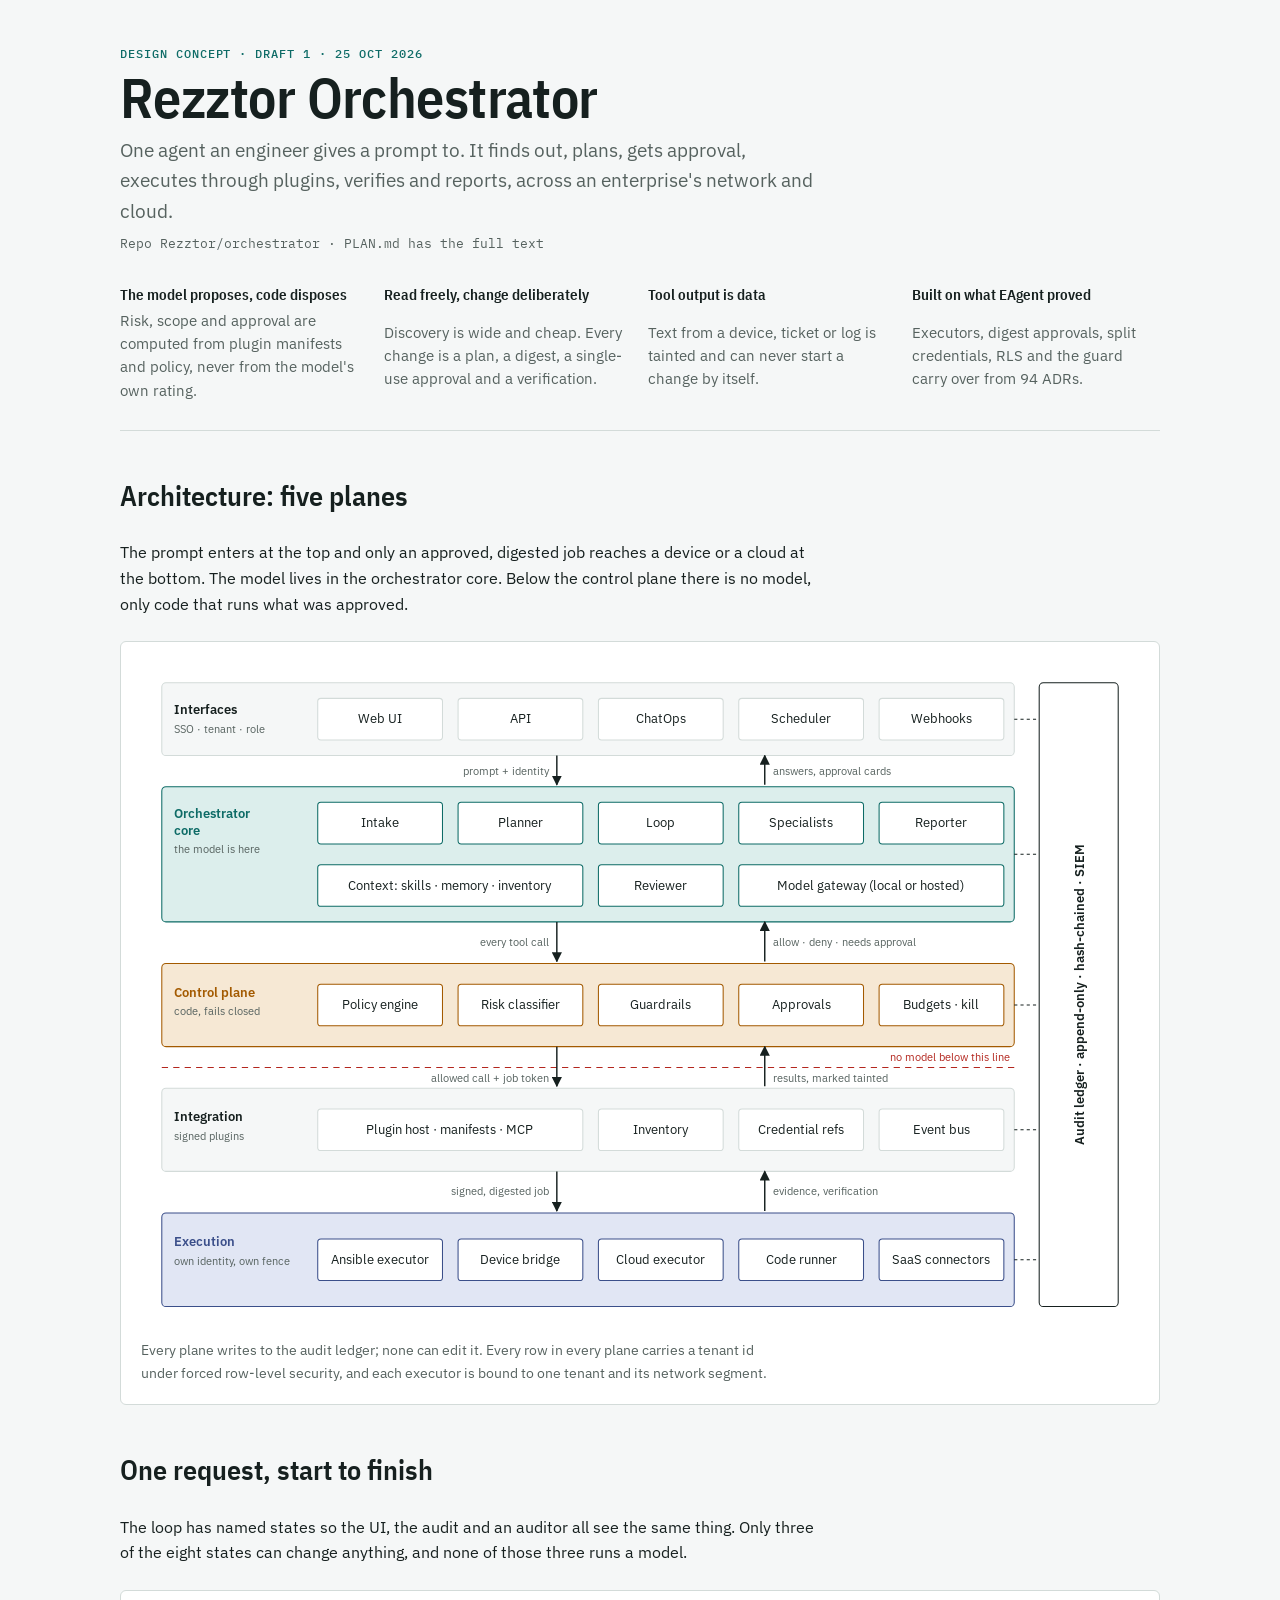
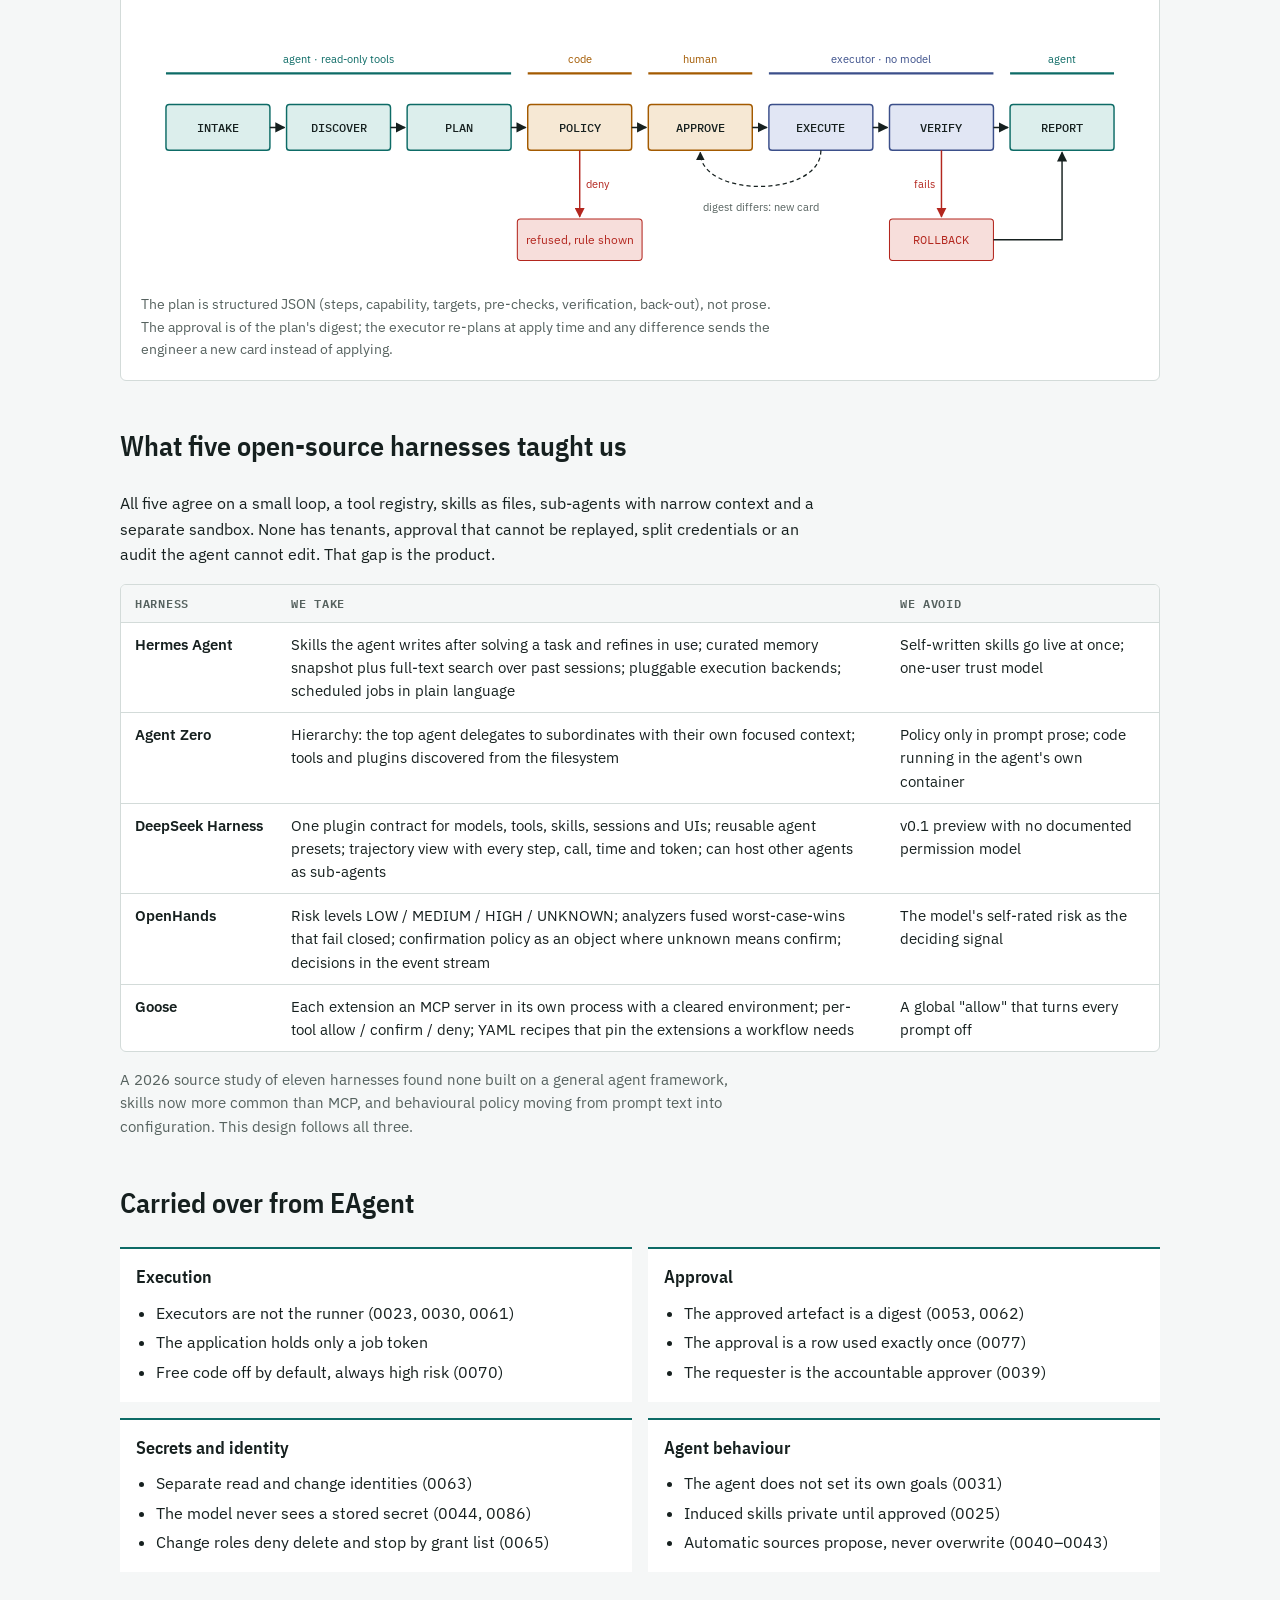
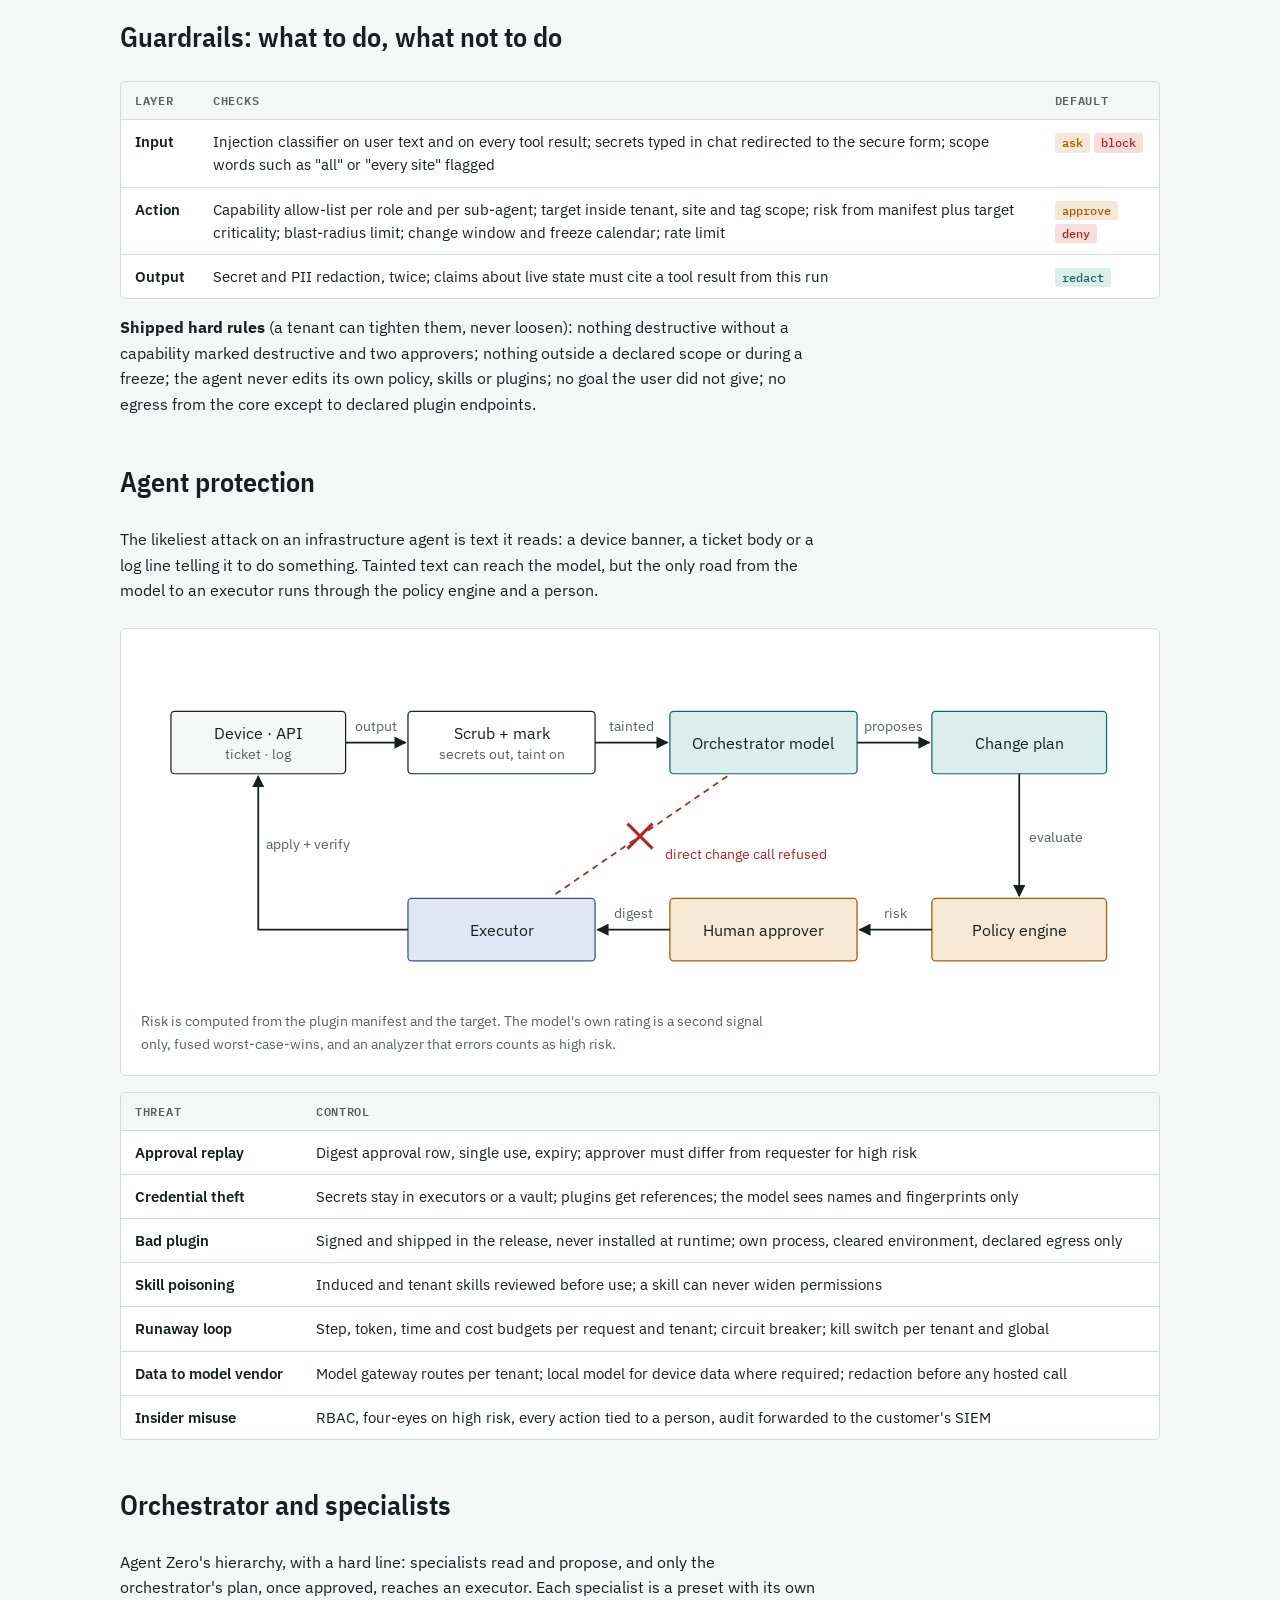
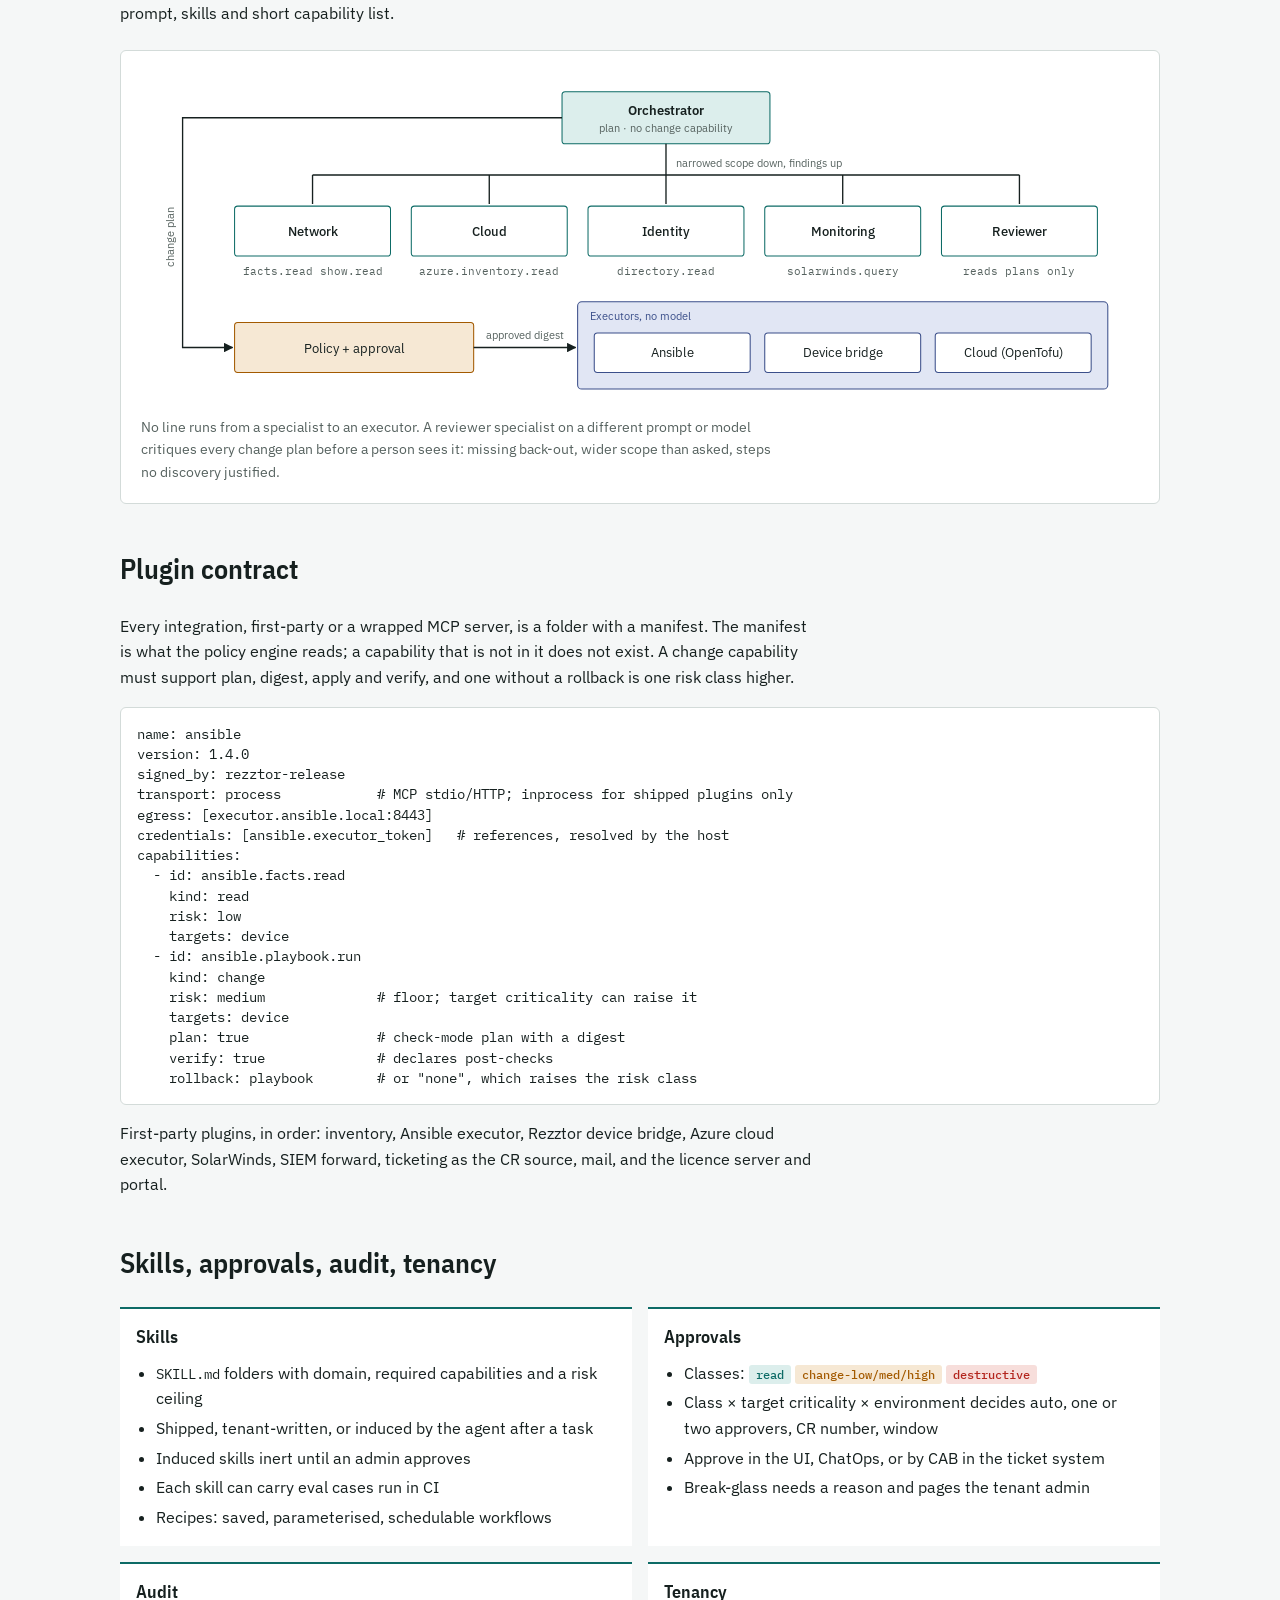
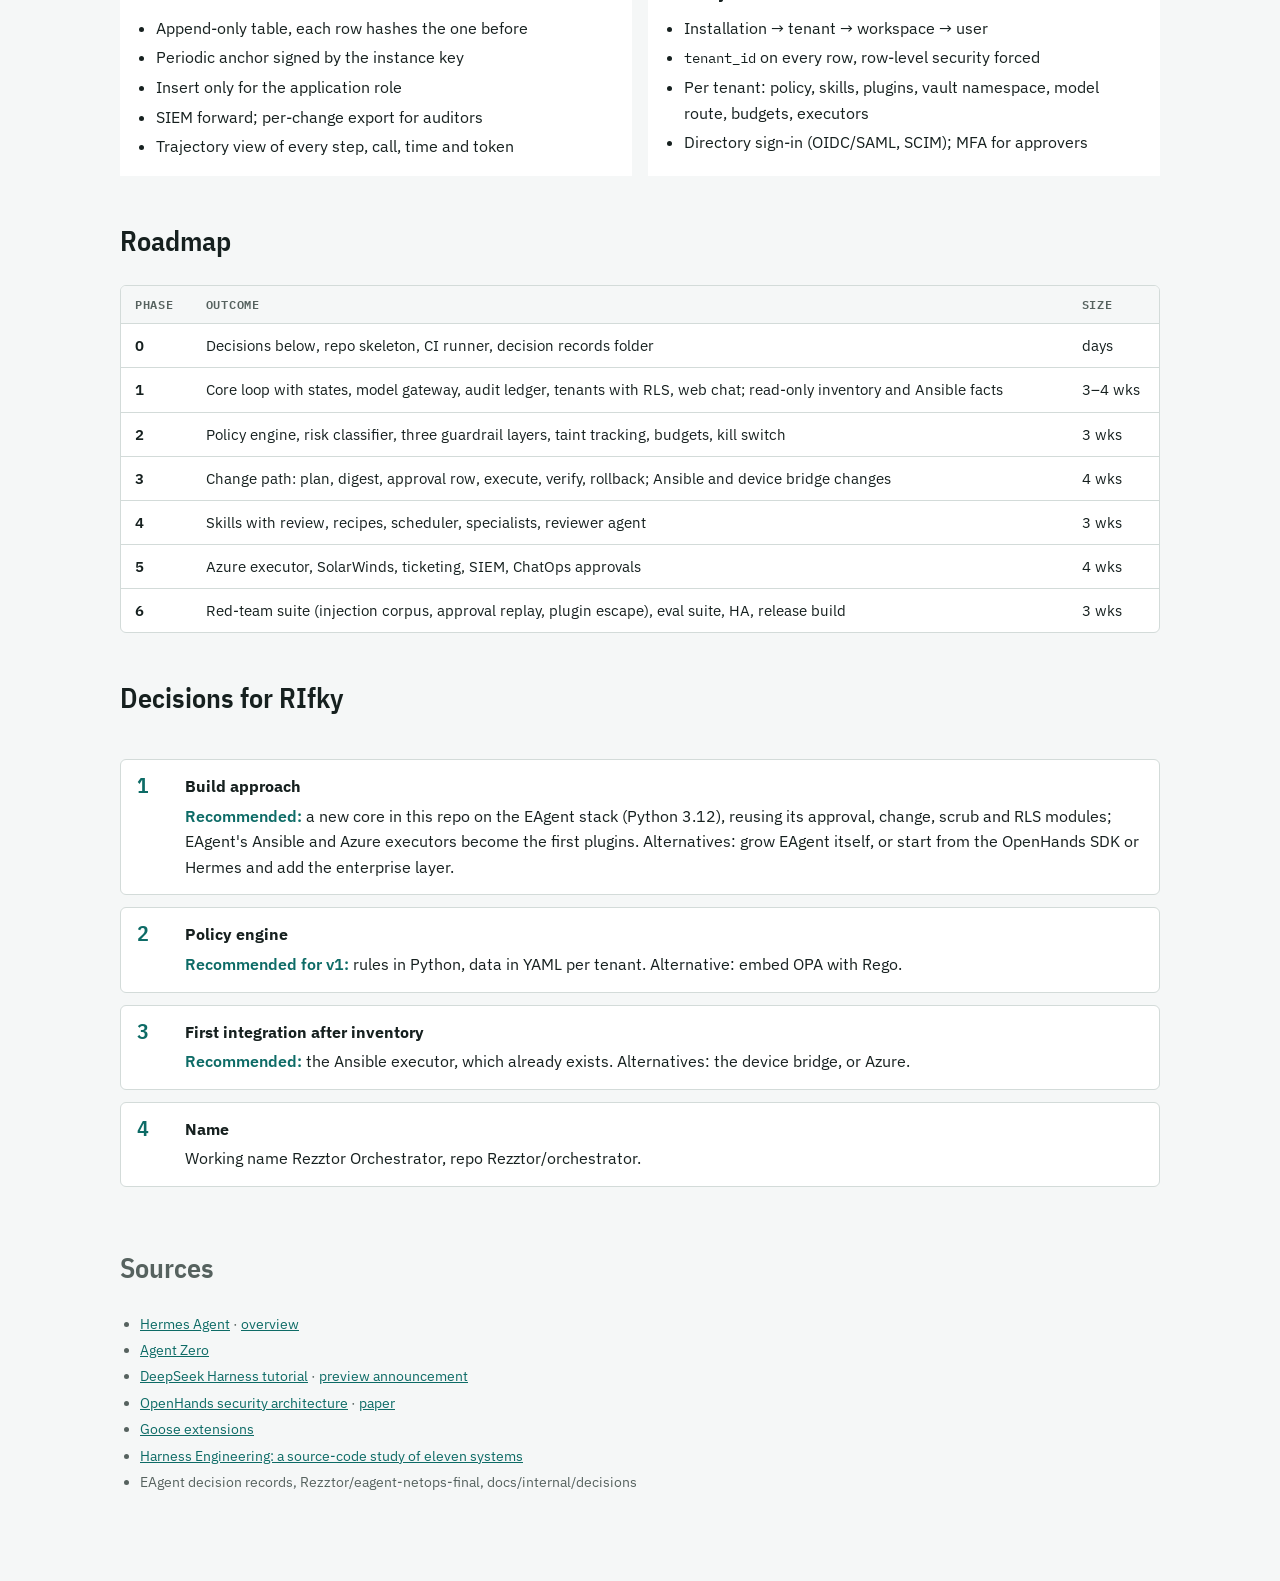
==== design/index.html @ 20a545f1 "Set out the design for the orchestration agent Research of Hermes Agent, Agent Zero, DeepSeek Harnes" ====
<!doctype html>
<html lang="en">
<head>
<meta charset="utf-8">
<meta name="viewport" content="width=device-width, initial-scale=1, viewport-fit=cover">
<title>Rezztor Orchestrator</title>
<meta name="claude:viewport-fit-sides" content="cover">
<link rel="preconnect" href="https://fonts.googleapis.com">
<link rel="stylesheet" href="https://fonts.googleapis.com/css2?family=IBM+Plex+Sans+Condensed:wght@500;600&family=IBM+Plex+Sans:wght@400;500;600&family=IBM+Plex+Mono:wght@400;500&display=swap">
<style>
/* Layout: one reading column, diagrams break out wider; planes colour-coded the same way in every figure */
:root {
  --bg: #f5f7f7;
  --surface: #ffffff;
  --fg: #16201f;
  --muted: #56625f;
  --line: #d3dbd9;
  --accent: #0d6b66;      /* Rezztor deep teal */
  --accent-soft: #dceeec;
  --gate: #a35a00;        /* human approval */
  --gate-soft: #f6e8d4;
  --deny: #b3261e;
  --deny-soft: #f7dedb;
  --exec: #3b4f8a;        /* execution plane, no model */
  --exec-soft: #e1e6f4;
  --display: "IBM Plex Sans Condensed", "Arial Narrow", system-ui, sans-serif;
  --body: "IBM Plex Sans", system-ui, -apple-system, "Segoe UI", sans-serif;
  --mono: "IBM Plex Mono", ui-monospace, "SFMono-Regular", Menlo, monospace;
}
@media (prefers-color-scheme: dark) {
  :root:not([data-theme="light"]) {
    --bg: #0f1514; --surface: #161e1d; --fg: #e3ebe9; --muted: #9aa8a5; --line: #2a3634;
    --accent: #4fc2b9; --accent-soft: #163331; --gate: #f0a64a; --gate-soft: #3a2a14;
    --deny: #f28b82; --deny-soft: #3d1c1a; --exec: #9fb2ef; --exec-soft: #1d2440;
    color-scheme: dark;
  }
}
:root[data-theme="dark"] {
  --bg: #0f1514; --surface: #161e1d; --fg: #e3ebe9; --muted: #9aa8a5; --line: #2a3634;
  --accent: #4fc2b9; --accent-soft: #163331; --gate: #f0a64a; --gate-soft: #3a2a14;
  --deny: #f28b82; --deny-soft: #3d1c1a; --exec: #9fb2ef; --exec-soft: #1d2440;
  color-scheme: dark;
}
body { background: var(--bg); color: var(--fg); font: 16px/1.6 var(--body); }
.wrap { max-width: 1040px; margin: 0 auto; padding-block: 40px 80px;
  padding-left: max(16px, env(safe-area-inset-left, 0px)); padding-right: max(16px, env(safe-area-inset-right, 0px)); }
.prose { max-width: 70ch; }
header { display: grid; gap: 8px; padding-bottom: 28px; border-bottom: 1px solid var(--line); }
.eyebrow { font: 500 12px/1 var(--mono); letter-spacing: .08em; text-transform: uppercase; color: var(--accent); }
h1 { font: 600 clamp(36px, 6vw, 56px)/1.05 var(--display); margin: 0; text-wrap: balance; letter-spacing: -.01em; }
h2 { font: 600 28px/1.2 var(--display); margin: 0 0 12px; text-wrap: balance; }
h3 { font: 600 18px/1.3 var(--display); margin: 0 0 6px; }
.lede { font-size: 19px; color: var(--muted); margin: 0; max-width: 64ch; }
.meta { font: 13px/1.5 var(--mono); color: var(--muted); }
section { padding-top: 48px; display: grid; gap: 16px; }
p { margin: 0; }
figure { margin: 8px 0 0; background: var(--surface); border: 1px solid var(--line); border-radius: 6px; padding: 20px; overflow-x: auto; }
figure svg { display: block; width: 100%; min-width: 720px; height: auto; color: var(--fg); font-family: var(--body); }
figcaption { margin-top: 12px; font-size: 14px; color: var(--muted); max-width: 80ch; }
.tablewrap { overflow-x: auto; border: 1px solid var(--line); border-radius: 6px; background: var(--surface); }
table { border-collapse: collapse; width: 100%; font-size: 14.5px; }
th, td { text-align: left; vertical-align: top; padding: 10px 14px; border-bottom: 1px solid var(--line); }
th { font: 600 12px/1.4 var(--mono); text-transform: uppercase; letter-spacing: .06em; color: var(--muted); background: var(--bg); }
tr:last-child td { border-bottom: 0; }
td:first-child { font-weight: 600; white-space: nowrap; }
code, pre { font-family: var(--mono); font-size: 13.5px; }
pre { margin: 0; background: var(--surface); border: 1px solid var(--line); border-radius: 6px; padding: 16px; overflow-x: auto; line-height: 1.5; }
.grid { display: grid; grid-template-columns: repeat(auto-fit, minmax(min(100%, 420px), 1fr)); gap: 16px; }
.grid > div { min-width: 0; display: grid; gap: 6px; align-content: start; padding: 16px; border-top: 2px solid var(--accent); background: var(--surface); }
ul { margin: 0; padding-left: 20px; display: grid; gap: 4px; }
.tag { display: inline-block; font: 500 11.5px/1 var(--mono); padding: 4px 7px; border-radius: 3px; white-space: nowrap; }
.t-read { background: var(--accent-soft); color: var(--accent); }
.t-gate { background: var(--gate-soft); color: var(--gate); }
.t-deny { background: var(--deny-soft); color: var(--deny); }
.t-exec { background: var(--exec-soft); color: var(--exec); }
.decisions { display: grid; gap: 12px; counter-reset: d; padding: 0; list-style: none; }
.decisions li { counter-increment: d; display: grid; grid-template-columns: 36px 1fr; gap: 12px; background: var(--surface); border: 1px solid var(--line); border-radius: 6px; padding: 14px 16px; }
.decisions li::before { content: counter(d); font: 600 22px/1 var(--display); color: var(--accent); }
.decisions li > div { min-width: 0; display: grid; gap: 4px; }
.rec { font-weight: 600; color: var(--accent); }
.summary { display: grid; grid-template-columns: repeat(auto-fit, minmax(220px, 1fr)); gap: 16px; margin-top: 24px; }
.summary div { min-width: 0; display: grid; gap: 4px; }
.summary b { font: 600 15px/1.3 var(--display); }
.summary span { font-size: 14.5px; color: var(--muted); }
a { color: var(--accent); }
a:focus-visible { outline: 2px solid var(--accent); outline-offset: 2px; }
.sources { font-size: 14px; color: var(--muted); }
</style>
</head>
<body>

<div class="wrap">
<header>
  <div class="eyebrow">Design concept · draft 1 · 25 Oct 2026</div>
  <h1>Rezztor Orchestrator</h1>
  <p class="lede">One agent an engineer gives a prompt to. It finds out, plans, gets approval, executes through plugins, verifies and reports, across an enterprise's network and cloud.</p>
  <div class="meta">Repo Rezztor/orchestrator · PLAN.md has the full text</div>
  <div class="summary">
    <div><b>The model proposes, code disposes</b><span>Risk, scope and approval are computed from plugin manifests and policy, never from the model's own rating.</span></div>
    <div><b>Read freely, change deliberately</b><span>Discovery is wide and cheap. Every change is a plan, a digest, a single-use approval and a verification.</span></div>
    <div><b>Tool output is data</b><span>Text from a device, ticket or log is tainted and can never start a change by itself.</span></div>
    <div><b>Built on what EAgent proved</b><span>Executors, digest approvals, split credentials, RLS and the guard carry over from 94 ADRs.</span></div>
  </div>
</header>

<section id="architecture">
  <h2>Architecture: five planes</h2>
  <p class="prose">The prompt enters at the top and only an approved, digested job reaches a device or a cloud at the bottom. The model lives in the orchestrator core. Below the control plane there is no model, only code that runs what was approved.</p>
  <figure>
    <svg viewBox="0 0 960 640" role="img" aria-label="Five planes from interfaces to execution, with the audit ledger beside all of them and no model below the control plane">
      <defs>
        <marker id="a1" viewBox="0 0 10 10" refX="9" refY="5" markerWidth="7" markerHeight="7" orient="auto-start-reverse"><path d="M0 0L10 5L0 10z" fill="currentColor"/></marker>
      </defs>
      <g font-size="12.5" text-anchor="middle">
        <!-- Interfaces -->
        <rect style="fill:var(--bg);stroke:var(--line)" x="20" y="20" width="820" height="70" rx="4"/>
        <text x="32" y="50" text-anchor="start" font-weight="600" fill="currentColor">Interfaces</text>
        <text style="fill:var(--muted)" x="32" y="68" text-anchor="start" font-size="11">SSO · tenant · role</text>
        <g style="fill:var(--surface);stroke:var(--line)">
          <rect x="170" y="35" width="120" height="40" rx="3"/><rect x="305" y="35" width="120" height="40" rx="3"/><rect x="440" y="35" width="120" height="40" rx="3"/><rect x="575" y="35" width="120" height="40" rx="3"/><rect x="710" y="35" width="120" height="40" rx="3"/>
        </g>
        <g fill="currentColor"><text x="230" y="59">Web UI</text><text x="365" y="59">API</text><text x="500" y="59">ChatOps</text><text x="635" y="59">Scheduler</text><text x="770" y="59">Webhooks</text></g>

        <!-- Core -->
        <rect style="fill:var(--accent-soft);stroke:var(--accent)" x="20" y="120" width="820" height="130" rx="4"/>
        <text style="fill:var(--accent)" x="32" y="150" text-anchor="start" font-weight="600">Orchestrator</text>
        <text style="fill:var(--accent)" x="32" y="166" text-anchor="start" font-weight="600">core</text>
        <text style="fill:var(--muted)" x="32" y="184" text-anchor="start" font-size="11">the model is here</text>
        <g style="fill:var(--surface);stroke:var(--accent)">
          <rect x="170" y="135" width="120" height="40" rx="3"/><rect x="305" y="135" width="120" height="40" rx="3"/><rect x="440" y="135" width="120" height="40" rx="3"/><rect x="575" y="135" width="120" height="40" rx="3"/><rect x="710" y="135" width="120" height="40" rx="3"/>
          <rect x="170" y="195" width="255" height="40" rx="3"/><rect x="440" y="195" width="120" height="40" rx="3"/><rect x="575" y="195" width="255" height="40" rx="3"/>
        </g>
        <g fill="currentColor"><text x="230" y="159">Intake</text><text x="365" y="159">Planner</text><text x="500" y="159">Loop</text><text x="635" y="159">Specialists</text><text x="770" y="159">Reporter</text>
          <text x="297" y="219">Context: skills · memory · inventory</text><text x="500" y="219">Reviewer</text><text x="702" y="219">Model gateway (local or hosted)</text></g>

        <!-- Control -->
        <rect style="fill:var(--gate-soft);stroke:var(--gate)" x="20" y="290" width="820" height="80" rx="4"/>
        <text style="fill:var(--gate)" x="32" y="322" text-anchor="start" font-weight="600">Control plane</text>
        <text style="fill:var(--muted)" x="32" y="340" text-anchor="start" font-size="11">code, fails closed</text>
        <g style="fill:var(--surface);stroke:var(--gate)">
          <rect x="170" y="310" width="120" height="40" rx="3"/><rect x="305" y="310" width="120" height="40" rx="3"/><rect x="440" y="310" width="120" height="40" rx="3"/><rect x="575" y="310" width="120" height="40" rx="3"/><rect x="710" y="310" width="120" height="40" rx="3"/>
        </g>
        <g fill="currentColor"><text x="230" y="334">Policy engine</text><text x="365" y="334">Risk classifier</text><text x="500" y="334">Guardrails</text><text x="635" y="334">Approvals</text><text x="770" y="334">Budgets · kill</text></g>

        <line style="stroke:var(--deny)" x1="20" y1="390" x2="840" y2="390" stroke-dasharray="6 5"/>
        <text style="fill:var(--deny)" x="836" y="384" text-anchor="end" font-size="11">no model below this line</text>

        <!-- Integration -->
        <rect style="fill:var(--bg);stroke:var(--line)" x="20" y="410" width="820" height="80" rx="4"/>
        <text x="32" y="442" text-anchor="start" font-weight="600" fill="currentColor">Integration</text>
        <text style="fill:var(--muted)" x="32" y="460" text-anchor="start" font-size="11">signed plugins</text>
        <g style="fill:var(--surface);stroke:var(--line)">
          <rect x="170" y="430" width="255" height="40" rx="3"/><rect x="440" y="430" width="120" height="40" rx="3"/><rect x="575" y="430" width="120" height="40" rx="3"/><rect x="710" y="430" width="120" height="40" rx="3"/>
        </g>
        <g fill="currentColor"><text x="297" y="454">Plugin host · manifests · MCP</text><text x="500" y="454">Inventory</text><text x="635" y="454">Credential refs</text><text x="770" y="454">Event bus</text></g>

        <!-- Execution -->
        <rect style="fill:var(--exec-soft);stroke:var(--exec)" x="20" y="530" width="820" height="90" rx="4"/>
        <text style="fill:var(--exec)" x="32" y="562" text-anchor="start" font-weight="600">Execution</text>
        <text style="fill:var(--muted)" x="32" y="580" text-anchor="start" font-size="11">own identity, own fence</text>
        <g style="fill:var(--surface);stroke:var(--exec)">
          <rect x="170" y="555" width="120" height="40" rx="3"/><rect x="305" y="555" width="120" height="40" rx="3"/><rect x="440" y="555" width="120" height="40" rx="3"/><rect x="575" y="555" width="120" height="40" rx="3"/><rect x="710" y="555" width="120" height="40" rx="3"/>
        </g>
        <g fill="currentColor"><text x="230" y="579">Ansible executor</text><text x="365" y="579">Device bridge</text><text x="500" y="579">Cloud executor</text><text x="635" y="579">Code runner</text><text x="770" y="579">SaaS connectors</text></g>

        <!-- Arrows between planes -->
        <g stroke="currentColor" stroke-width="1.4" fill="none">
          <line x1="400" y1="90" x2="400" y2="118" marker-end="url(#a1)"/>
          <line x1="600" y1="118" x2="600" y2="90" marker-end="url(#a1)"/>
          <line x1="400" y1="250" x2="400" y2="288" marker-end="url(#a1)"/>
          <line x1="600" y1="288" x2="600" y2="250" marker-end="url(#a1)"/>
          <line x1="400" y1="370" x2="400" y2="408" marker-end="url(#a1)"/>
          <line x1="600" y1="408" x2="600" y2="370" marker-end="url(#a1)"/>
          <line x1="400" y1="490" x2="400" y2="528" marker-end="url(#a1)"/>
          <line x1="600" y1="528" x2="600" y2="490" marker-end="url(#a1)"/>
        </g>
        <g style="fill:var(--muted)" font-size="11" text-anchor="end">
          <text x="392" y="109">prompt + identity</text>
          <text x="392" y="273">every tool call</text>
          <text x="392" y="404">allowed call + job token</text>
          <text x="392" y="513">signed, digested job</text>
        </g>
        <g style="fill:var(--muted)" font-size="11" text-anchor="start">
          <text x="608" y="109">answers, approval cards</text>
          <text x="608" y="273">allow · deny · needs approval</text>
          <text x="608" y="404">results, marked tainted</text>
          <text x="608" y="513">evidence, verification</text>
        </g>

        <!-- Audit -->
        <rect style="fill:var(--surface)" x="864" y="20" width="76" height="600" rx="4" stroke="currentColor"/>
        <text transform="translate(907 320) rotate(-90)" font-weight="600" fill="currentColor">Audit ledger · append-only · hash-chained · SIEM</text>
        <g stroke="currentColor" stroke-dasharray="3 3"><line x1="840" y1="55" x2="864" y2="55"/><line x1="840" y1="185" x2="864" y2="185"/><line x1="840" y1="330" x2="864" y2="330"/><line x1="840" y1="450" x2="864" y2="450"/><line x1="840" y1="575" x2="864" y2="575"/></g>
      </g>
    </svg>
    <figcaption>Every plane writes to the audit ledger; none can edit it. Every row in every plane carries a tenant id under forced row-level security, and each executor is bound to one tenant and its network segment.</figcaption>
  </figure>
</section>

<section id="lifecycle">
  <h2>One request, start to finish</h2>
  <p class="prose">The loop has named states so the UI, the audit and an auditor all see the same thing. Only three of the eight states can change anything, and none of those three runs a model.</p>
  <figure>
    <svg viewBox="0 0 960 260" role="img" aria-label="Request states: intake, discover, plan, policy, approve, execute, verify, report, with refusal, supersede and rollback branches">
      <defs>
        <marker id="a2" viewBox="0 0 10 10" refX="9" refY="5" markerWidth="7" markerHeight="7" orient="auto-start-reverse"><path d="M0 0L10 5L0 10z" fill="currentColor"/></marker>
        <marker id="a2r" viewBox="0 0 10 10" refX="9" refY="5" markerWidth="7" markerHeight="7" orient="auto-start-reverse"><path style="fill:var(--deny)" d="M0 0L10 5L0 10z"/></marker>
      </defs>
      <g font-size="12" text-anchor="middle">
        <g font-size="11">
          <line style="stroke:var(--accent)" x1="24" y1="60" x2="356" y2="60" stroke-width="2"/><text style="fill:var(--accent)" x="190" y="50">agent · read-only tools</text>
          <line style="stroke:var(--gate)" x1="372" y1="60" x2="472" y2="60" stroke-width="2"/><text style="fill:var(--gate)" x="422" y="50">code</text>
          <line style="stroke:var(--gate)" x1="488" y1="60" x2="588" y2="60" stroke-width="2"/><text style="fill:var(--gate)" x="538" y="50">human</text>
          <line style="stroke:var(--exec)" x1="604" y1="60" x2="820" y2="60" stroke-width="2"/><text style="fill:var(--exec)" x="712" y="50">executor · no model</text>
          <line style="stroke:var(--accent)" x1="836" y1="60" x2="936" y2="60" stroke-width="2"/><text style="fill:var(--accent)" x="886" y="50">agent</text>
        </g>
        <g stroke-width="1.4">
          <rect style="fill:var(--accent-soft);stroke:var(--accent)" x="24" y="90" width="100" height="44" rx="3"/>
          <rect style="fill:var(--accent-soft);stroke:var(--accent)" x="140" y="90" width="100" height="44" rx="3"/>
          <rect style="fill:var(--accent-soft);stroke:var(--accent)" x="256" y="90" width="100" height="44" rx="3"/>
          <rect style="fill:var(--gate-soft);stroke:var(--gate)" x="372" y="90" width="100" height="44" rx="3"/>
          <rect style="fill:var(--gate-soft);stroke:var(--gate)" x="488" y="90" width="100" height="44" rx="3"/>
          <rect style="fill:var(--exec-soft);stroke:var(--exec)" x="604" y="90" width="100" height="44" rx="3"/>
          <rect style="fill:var(--exec-soft);stroke:var(--exec)" x="720" y="90" width="100" height="44" rx="3"/>
          <rect style="fill:var(--accent-soft);stroke:var(--accent)" x="836" y="90" width="100" height="44" rx="3"/>
        </g>
        <g style="font-family:var(--mono)" font-weight="500" fill="currentColor">
          <text x="74" y="116">INTAKE</text><text x="190" y="116">DISCOVER</text><text x="306" y="116">PLAN</text><text x="422" y="116">POLICY</text>
          <text x="538" y="116">APPROVE</text><text x="654" y="116">EXECUTE</text><text x="770" y="116">VERIFY</text><text x="886" y="116">REPORT</text>
        </g>
        <g stroke="currentColor" stroke-width="1.4">
          <line x1="124" y1="112" x2="138" y2="112" marker-end="url(#a2)"/><line x1="240" y1="112" x2="254" y2="112" marker-end="url(#a2)"/><line x1="356" y1="112" x2="370" y2="112" marker-end="url(#a2)"/><line x1="472" y1="112" x2="486" y2="112" marker-end="url(#a2)"/><line x1="588" y1="112" x2="602" y2="112" marker-end="url(#a2)"/><line x1="704" y1="112" x2="718" y2="112" marker-end="url(#a2)"/><line x1="820" y1="112" x2="834" y2="112" marker-end="url(#a2)"/>
        </g>
        <!-- policy deny -->
        <line style="stroke:var(--deny)" x1="422" y1="134" x2="422" y2="198" stroke-width="1.4" marker-end="url(#a2r)"/>
        <text style="fill:var(--deny)" x="428" y="170" text-anchor="start" font-size="11">deny</text>
        <rect style="fill:var(--deny-soft);stroke:var(--deny)" x="362" y="200" width="120" height="40" rx="3"/>
        <text style="fill:var(--deny)" x="422" y="224">refused, rule shown</text>
        <!-- supersede -->
        <path d="M654 134 C654 180 538 180 538 136" fill="none" stroke="currentColor" stroke-width="1.2" stroke-dasharray="4 3" marker-end="url(#a2)"/>
        <text style="fill:var(--muted)" x="596" y="192" font-size="11">digest differs: new card</text>
        <!-- verify fail -->
        <line style="stroke:var(--deny)" x1="770" y1="134" x2="770" y2="198" stroke-width="1.4" marker-end="url(#a2r)"/>
        <text style="fill:var(--deny)" x="764" y="170" text-anchor="end" font-size="11">fails</text>
        <rect style="fill:var(--deny-soft);stroke:var(--deny)" x="720" y="200" width="100" height="40" rx="3"/>
        <text style="font-family:var(--mono);fill:var(--deny)" x="770" y="224">ROLLBACK</text>
        <path d="M820 220 H886 V136" fill="none" stroke="currentColor" stroke-width="1.4" marker-end="url(#a2)"/>
      </g>
    </svg>
    <figcaption>The plan is structured JSON (steps, capability, targets, pre-checks, verification, back-out), not prose. The approval is of the plan's digest; the executor re-plans at apply time and any difference sends the engineer a new card instead of applying.</figcaption>
  </figure>
</section>

<section id="research">
  <h2>What five open-source harnesses taught us</h2>
  <p class="prose">All five agree on a small loop, a tool registry, skills as files, sub-agents with narrow context and a separate sandbox. None has tenants, approval that cannot be replayed, split credentials or an audit the agent cannot edit. That gap is the product.</p>
  <div class="tablewrap"><table>
    <thead><tr><th>Harness</th><th>We take</th><th>We avoid</th></tr></thead>
    <tbody>
      <tr><td>Hermes Agent</td><td>Skills the agent writes after solving a task and refines in use; curated memory snapshot plus full-text search over past sessions; pluggable execution backends; scheduled jobs in plain language</td><td>Self-written skills go live at once; one-user trust model</td></tr>
      <tr><td>Agent Zero</td><td>Hierarchy: the top agent delegates to subordinates with their own focused context; tools and plugins discovered from the filesystem</td><td>Policy only in prompt prose; code running in the agent's own container</td></tr>
      <tr><td>DeepSeek Harness</td><td>One plugin contract for models, tools, skills, sessions and UIs; reusable agent presets; trajectory view with every step, call, time and token; can host other agents as sub-agents</td><td>v0.1 preview with no documented permission model</td></tr>
      <tr><td>OpenHands</td><td>Risk levels LOW / MEDIUM / HIGH / UNKNOWN; analyzers fused worst-case-wins that fail closed; confirmation policy as an object where unknown means confirm; decisions in the event stream</td><td>The model's self-rated risk as the deciding signal</td></tr>
      <tr><td>Goose</td><td>Each extension an MCP server in its own process with a cleared environment; per-tool allow / confirm / deny; YAML recipes that pin the extensions a workflow needs</td><td>A global "allow" that turns every prompt off</td></tr>
    </tbody>
  </table></div>
  <p class="prose" style="color:var(--muted);font-size:14.5px">A 2026 source study of eleven harnesses found none built on a general agent framework, skills now more common than MCP, and behavioural policy moving from prompt text into configuration. This design follows all three.</p>
</section>

<section id="reuse">
  <h2>Carried over from EAgent</h2>
  <div class="grid">
    <div><h3>Execution</h3><ul><li>Executors are not the runner (0023, 0030, 0061)</li><li>The application holds only a job token</li><li>Free code off by default, always high risk (0070)</li></ul></div>
    <div><h3>Approval</h3><ul><li>The approved artefact is a digest (0053, 0062)</li><li>The approval is a row used exactly once (0077)</li><li>The requester is the accountable approver (0039)</li></ul></div>
    <div><h3>Secrets and identity</h3><ul><li>Separate read and change identities (0063)</li><li>The model never sees a stored secret (0044, 0086)</li><li>Change roles deny delete and stop by grant list (0065)</li></ul></div>
    <div><h3>Agent behaviour</h3><ul><li>The agent does not set its own goals (0031)</li><li>Induced skills private until approved (0025)</li><li>Automatic sources propose, never overwrite (0040–0043)</li></ul></div>
  </div>
</section>

<section id="guardrails">
  <h2>Guardrails: what to do, what not to do</h2>
  <div class="tablewrap"><table>
    <thead><tr><th>Layer</th><th>Checks</th><th>Default</th></tr></thead>
    <tbody>
      <tr><td>Input</td><td>Injection classifier on user text and on every tool result; secrets typed in chat redirected to the secure form; scope words such as "all" or "every site" flagged</td><td><span class="tag t-gate">ask</span> <span class="tag t-deny">block</span></td></tr>
      <tr><td>Action</td><td>Capability allow-list per role and per sub-agent; target inside tenant, site and tag scope; risk from manifest plus target criticality; blast-radius limit; change window and freeze calendar; rate limit</td><td><span class="tag t-gate">approve</span> <span class="tag t-deny">deny</span></td></tr>
      <tr><td>Output</td><td>Secret and PII redaction, twice; claims about live state must cite a tool result from this run</td><td><span class="tag t-read">redact</span></td></tr>
    </tbody>
  </table></div>
  <p class="prose"><b>Shipped hard rules</b> (a tenant can tighten them, never loosen): nothing destructive without a capability marked destructive and two approvers; nothing outside a declared scope or during a freeze; the agent never edits its own policy, skills or plugins; no goal the user did not give; no egress from the core except to declared plugin endpoints.</p>
</section>

<section id="protection">
  <h2>Agent protection</h2>
  <p class="prose">The likeliest attack on an infrastructure agent is text it reads: a device banner, a ticket body or a log line telling it to do something. Tainted text can reach the model, but the only road from the model to an executor runs through the policy engine and a person.</p>
  <figure>
    <svg viewBox="0 0 800 280" role="img" aria-label="Tool output is scrubbed and marked tainted; the model can only propose a plan, which goes through policy and a human before the executor applies it; a direct call from model to executor is refused">
      <defs>
        <marker id="a3" viewBox="0 0 10 10" refX="9" refY="5" markerWidth="7" markerHeight="7" orient="auto-start-reverse"><path d="M0 0L10 5L0 10z" fill="currentColor"/></marker>
      </defs>
      <g font-size="12.5" text-anchor="middle">
        <rect style="fill:var(--bg)" x="24" y="50" width="140" height="50" rx="3" stroke="currentColor"/><text x="94" y="72" fill="currentColor">Device · API</text><text style="fill:var(--muted)" x="94" y="88" font-size="11">ticket · log</text>
        <rect style="fill:var(--surface)" x="214" y="50" width="150" height="50" rx="3" stroke="currentColor"/><text x="289" y="72" fill="currentColor">Scrub + mark</text><text style="fill:var(--muted)" x="289" y="88" font-size="11">secrets out, taint on</text>
        <rect style="fill:var(--accent-soft);stroke:var(--accent)" x="424" y="50" width="150" height="50" rx="3"/><text x="499" y="80" fill="currentColor">Orchestrator model</text>
        <rect style="fill:var(--accent-soft);stroke:var(--accent)" x="634" y="50" width="140" height="50" rx="3"/><text x="704" y="80" fill="currentColor">Change plan</text>
        <rect style="fill:var(--gate-soft);stroke:var(--gate)" x="634" y="200" width="140" height="50" rx="3"/><text x="704" y="230" fill="currentColor">Policy engine</text>
        <rect style="fill:var(--gate-soft);stroke:var(--gate)" x="424" y="200" width="150" height="50" rx="3"/><text x="499" y="230" fill="currentColor">Human approver</text>
        <rect style="fill:var(--exec-soft);stroke:var(--exec)" x="214" y="200" width="150" height="50" rx="3"/><text x="289" y="230" fill="currentColor">Executor</text>
        <g stroke="currentColor" stroke-width="1.4" fill="none">
          <line x1="164" y1="75" x2="212" y2="75" marker-end="url(#a3)"/>
          <line x1="364" y1="75" x2="422" y2="75" marker-end="url(#a3)"/>
          <line x1="574" y1="75" x2="632" y2="75" marker-end="url(#a3)"/>
          <line x1="704" y1="100" x2="704" y2="198" marker-end="url(#a3)"/>
          <line x1="634" y1="225" x2="576" y2="225" marker-end="url(#a3)"/>
          <line x1="424" y1="225" x2="366" y2="225" marker-end="url(#a3)"/>
          <path d="M214 225 H94 V102" marker-end="url(#a3)"/>
        </g>
        <g style="fill:var(--muted)" font-size="11">
          <text x="188" y="66">output</text><text x="393" y="66">tainted</text><text x="603" y="66">proposes</text>
          <text x="712" y="155" text-anchor="start">evaluate</text><text x="605" y="216">risk</text><text x="395" y="216">digest</text>
          <text x="100" y="160" text-anchor="start">apply + verify</text>
        </g>
        <line style="stroke:var(--deny)" x1="470" y1="102" x2="330" y2="198" stroke-width="1.4" stroke-dasharray="5 4"/>
        <g style="stroke:var(--deny)" stroke-width="2.4"><line x1="390" y1="140" x2="410" y2="160"/><line x1="410" y1="140" x2="390" y2="160"/></g>
        <text style="fill:var(--deny)" x="420" y="168" text-anchor="start" font-size="11">direct change call refused</text>
      </g>
    </svg>
    <figcaption>Risk is computed from the plugin manifest and the target. The model's own rating is a second signal only, fused worst-case-wins, and an analyzer that errors counts as high risk.</figcaption>
  </figure>
  <div class="tablewrap"><table>
    <thead><tr><th>Threat</th><th>Control</th></tr></thead>
    <tbody>
      <tr><td>Approval replay</td><td>Digest approval row, single use, expiry; approver must differ from requester for high risk</td></tr>
      <tr><td>Credential theft</td><td>Secrets stay in executors or a vault; plugins get references; the model sees names and fingerprints only</td></tr>
      <tr><td>Bad plugin</td><td>Signed and shipped in the release, never installed at runtime; own process, cleared environment, declared egress only</td></tr>
      <tr><td>Skill poisoning</td><td>Induced and tenant skills reviewed before use; a skill can never widen permissions</td></tr>
      <tr><td>Runaway loop</td><td>Step, token, time and cost budgets per request and tenant; circuit breaker; kill switch per tenant and global</td></tr>
      <tr><td>Data to model vendor</td><td>Model gateway routes per tenant; local model for device data where required; redaction before any hosted call</td></tr>
      <tr><td>Insider misuse</td><td>RBAC, four-eyes on high risk, every action tied to a person, audit forwarded to the customer's SIEM</td></tr>
    </tbody>
  </table></div>
</section>

<section id="agents">
  <h2>Orchestrator and specialists</h2>
  <p class="prose">Agent Zero's hierarchy, with a hard line: specialists read and propose, and only the orchestrator's plan, once approved, reaches an executor. Each specialist is a preset with its own prompt, skills and short capability list.</p>
  <figure>
    <svg viewBox="0 0 960 320" role="img" aria-label="The orchestrator delegates to five specialists with narrowed read capabilities; only an approved plan digest reaches the executors">
      <defs>
        <marker id="a4" viewBox="0 0 10 10" refX="9" refY="5" markerWidth="7" markerHeight="7" orient="auto-start-reverse"><path d="M0 0L10 5L0 10z" fill="currentColor"/></marker>
      </defs>
      <g font-size="12.5" text-anchor="middle">
        <rect style="fill:var(--accent-soft);stroke:var(--accent)" x="405" y="20" width="200" height="50" rx="3"/>
        <text x="505" y="42" font-weight="600" fill="currentColor">Orchestrator</text><text style="fill:var(--muted)" x="505" y="59" font-size="11">plan · no change capability</text>
        <g stroke="currentColor" stroke-width="1.3" fill="none">
          <path d="M505 70 V100 M165 100 H845 M165 100 V128 M335 100 V128 M505 100 V128 M675 100 V128 M845 100 V128"/>
        </g>
        <text style="fill:var(--muted)" x="515" y="92" text-anchor="start" font-size="11">narrowed scope down, findings up</text>
        <g style="fill:var(--surface);stroke:var(--accent)">
          <rect x="90" y="130" width="150" height="48" rx="3"/><rect x="260" y="130" width="150" height="48" rx="3"/><rect x="430" y="130" width="150" height="48" rx="3"/><rect x="600" y="130" width="150" height="48" rx="3"/><rect x="770" y="130" width="150" height="48" rx="3"/>
        </g>
        <g fill="currentColor" font-weight="500"><text x="165" y="159">Network</text><text x="335" y="159">Cloud</text><text x="505" y="159">Identity</text><text x="675" y="159">Monitoring</text><text x="845" y="159">Reviewer</text></g>
        <g style="font-family:var(--mono);fill:var(--muted)" font-size="10.5"><text x="165" y="196">facts.read show.read</text><text x="335" y="196">azure.inventory.read</text><text x="505" y="196">directory.read</text><text x="675" y="196">solarwinds.query</text><text x="845" y="196">reads plans only</text></g>

        <path d="M405 45 H40 V266 H88" fill="none" stroke="currentColor" stroke-width="1.3" marker-end="url(#a4)"/>
        <text style="fill:var(--muted)" transform="translate(32 160) rotate(-90)" font-size="11">change plan</text>
        <rect style="fill:var(--gate-soft);stroke:var(--gate)" x="90" y="242" width="230" height="48" rx="3"/>
        <text x="205" y="271" fill="currentColor">Policy + approval</text>

        <rect style="fill:var(--exec-soft);stroke:var(--exec)" x="420" y="222" width="510" height="84" rx="4"/>
        <text style="fill:var(--exec)" x="432" y="240" text-anchor="start" font-size="11">Executors, no model</text>
        <g style="fill:var(--surface);stroke:var(--exec)"><rect x="436" y="252" width="150" height="38" rx="3"/><rect x="600" y="252" width="150" height="38" rx="3"/><rect x="764" y="252" width="150" height="38" rx="3"/></g>
        <g fill="currentColor"><text x="511" y="275">Ansible</text><text x="675" y="275">Device bridge</text><text x="839" y="275">Cloud (OpenTofu)</text></g>
        <line x1="320" y1="266" x2="418" y2="266" stroke="currentColor" stroke-width="1.3" marker-end="url(#a4)"/>
        <text style="fill:var(--muted)" x="369" y="258" font-size="11">approved digest</text>
      </g>
    </svg>
    <figcaption>No line runs from a specialist to an executor. A reviewer specialist on a different prompt or model critiques every change plan before a person sees it: missing back-out, wider scope than asked, steps no discovery justified.</figcaption>
  </figure>
</section>

<section id="plugins">
  <h2>Plugin contract</h2>
  <p class="prose">Every integration, first-party or a wrapped MCP server, is a folder with a manifest. The manifest is what the policy engine reads; a capability that is not in it does not exist. A change capability must support plan, digest, apply and verify, and one without a rollback is one risk class higher.</p>
<pre>name: ansible
version: 1.4.0
signed_by: rezztor-release
transport: process            # MCP stdio/HTTP; inprocess for shipped plugins only
egress: [executor.ansible.local:8443]
credentials: [ansible.executor_token]   # references, resolved by the host
capabilities:
  - id: ansible.facts.read
    kind: read
    risk: low
    targets: device
  - id: ansible.playbook.run
    kind: change
    risk: medium              # floor; target criticality can raise it
    targets: device
    plan: true                # check-mode plan with a digest
    verify: true              # declares post-checks
    rollback: playbook        # or "none", which raises the risk class</pre>
  <p class="prose">First-party plugins, in order: inventory, Ansible executor, Rezztor device bridge, Azure cloud executor, SolarWinds, SIEM forward, ticketing as the CR source, mail, and the licence server and portal.</p>
</section>

<section id="platform">
  <h2>Skills, approvals, audit, tenancy</h2>
  <div class="grid">
    <div><h3>Skills</h3><ul><li><code>SKILL.md</code> folders with domain, required capabilities and a risk ceiling</li><li>Shipped, tenant-written, or induced by the agent after a task</li><li>Induced skills inert until an admin approves</li><li>Each skill can carry eval cases run in CI</li><li>Recipes: saved, parameterised, schedulable workflows</li></ul></div>
    <div><h3>Approvals</h3><ul><li>Classes: <span class="tag t-read">read</span> <span class="tag t-gate">change-low/med/high</span> <span class="tag t-deny">destructive</span></li><li>Class × target criticality × environment decides auto, one or two approvers, CR number, window</li><li>Approve in the UI, ChatOps, or by CAB in the ticket system</li><li>Break-glass needs a reason and pages the tenant admin</li></ul></div>
    <div><h3>Audit</h3><ul><li>Append-only table, each row hashes the one before</li><li>Periodic anchor signed by the instance key</li><li>Insert only for the application role</li><li>SIEM forward; per-change export for auditors</li><li>Trajectory view of every step, call, time and token</li></ul></div>
    <div><h3>Tenancy</h3><ul><li>Installation → tenant → workspace → user</li><li><code>tenant_id</code> on every row, row-level security forced</li><li>Per tenant: policy, skills, plugins, vault namespace, model route, budgets, executors</li><li>Directory sign-in (OIDC/SAML, SCIM); MFA for approvers</li></ul></div>
  </div>
</section>

<section id="roadmap">
  <h2>Roadmap</h2>
  <div class="tablewrap"><table>
    <thead><tr><th>Phase</th><th>Outcome</th><th>Size</th></tr></thead>
    <tbody>
      <tr><td>0</td><td>Decisions below, repo skeleton, CI runner, decision records folder</td><td>days</td></tr>
      <tr><td>1</td><td>Core loop with states, model gateway, audit ledger, tenants with RLS, web chat; read-only inventory and Ansible facts</td><td>3–4 wks</td></tr>
      <tr><td>2</td><td>Policy engine, risk classifier, three guardrail layers, taint tracking, budgets, kill switch</td><td>3 wks</td></tr>
      <tr><td>3</td><td>Change path: plan, digest, approval row, execute, verify, rollback; Ansible and device bridge changes</td><td>4 wks</td></tr>
      <tr><td>4</td><td>Skills with review, recipes, scheduler, specialists, reviewer agent</td><td>3 wks</td></tr>
      <tr><td>5</td><td>Azure executor, SolarWinds, ticketing, SIEM, ChatOps approvals</td><td>4 wks</td></tr>
      <tr><td>6</td><td>Red-team suite (injection corpus, approval replay, plugin escape), eval suite, HA, release build</td><td>3 wks</td></tr>
    </tbody>
  </table></div>
</section>

<section id="decisions">
  <h2>Decisions for RIfky</h2>
  <ol class="decisions">
    <li><div><b>Build approach</b><span><span class="rec">Recommended:</span> a new core in this repo on the EAgent stack (Python 3.12), reusing its approval, change, scrub and RLS modules; EAgent's Ansible and Azure executors become the first plugins. Alternatives: grow EAgent itself, or start from the OpenHands SDK or Hermes and add the enterprise layer.</span></div></li>
    <li><div><b>Policy engine</b><span><span class="rec">Recommended for v1:</span> rules in Python, data in YAML per tenant. Alternative: embed OPA with Rego.</span></div></li>
    <li><div><b>First integration after inventory</b><span><span class="rec">Recommended:</span> the Ansible executor, which already exists. Alternatives: the device bridge, or Azure.</span></div></li>
    <li><div><b>Name</b><span>Working name Rezztor Orchestrator, repo Rezztor/orchestrator.</span></div></li>
  </ol>
</section>

<section id="sources" class="sources">
  <h2>Sources</h2>
  <ul>
    <li><a href="https://github.com/NousResearch/hermes-agent">Hermes Agent</a> · <a href="https://agentic-ai.readthedocs.io/en/latest/AgentPlatforms/hermes-agent/">overview</a></li>
    <li><a href="https://github.com/agent0ai/agent-zero">Agent Zero</a></li>
    <li><a href="https://www.datacamp.com/tutorial/deepseek-harness">DeepSeek Harness tutorial</a> · <a href="https://cryptobriefing.com/deepseek-harness-open-source-developer-preview/">preview announcement</a></li>
    <li><a href="https://docs.openhands.dev/sdk/arch/security">OpenHands security architecture</a> · <a href="https://arxiv.org/pdf/2407.16741">paper</a></li>
    <li><a href="https://mintlify.wiki/block/goose/concepts/extensions">Goose extensions</a></li>
    <li><a href="https://arxiv.org/abs/2609.00006">Harness Engineering: a source-code study of eleven systems</a></li>
    <li>EAgent decision records, Rezztor/eagent-netops-final, docs/internal/decisions</li>
  </ul>
</section>
</div>
</body>
</html>
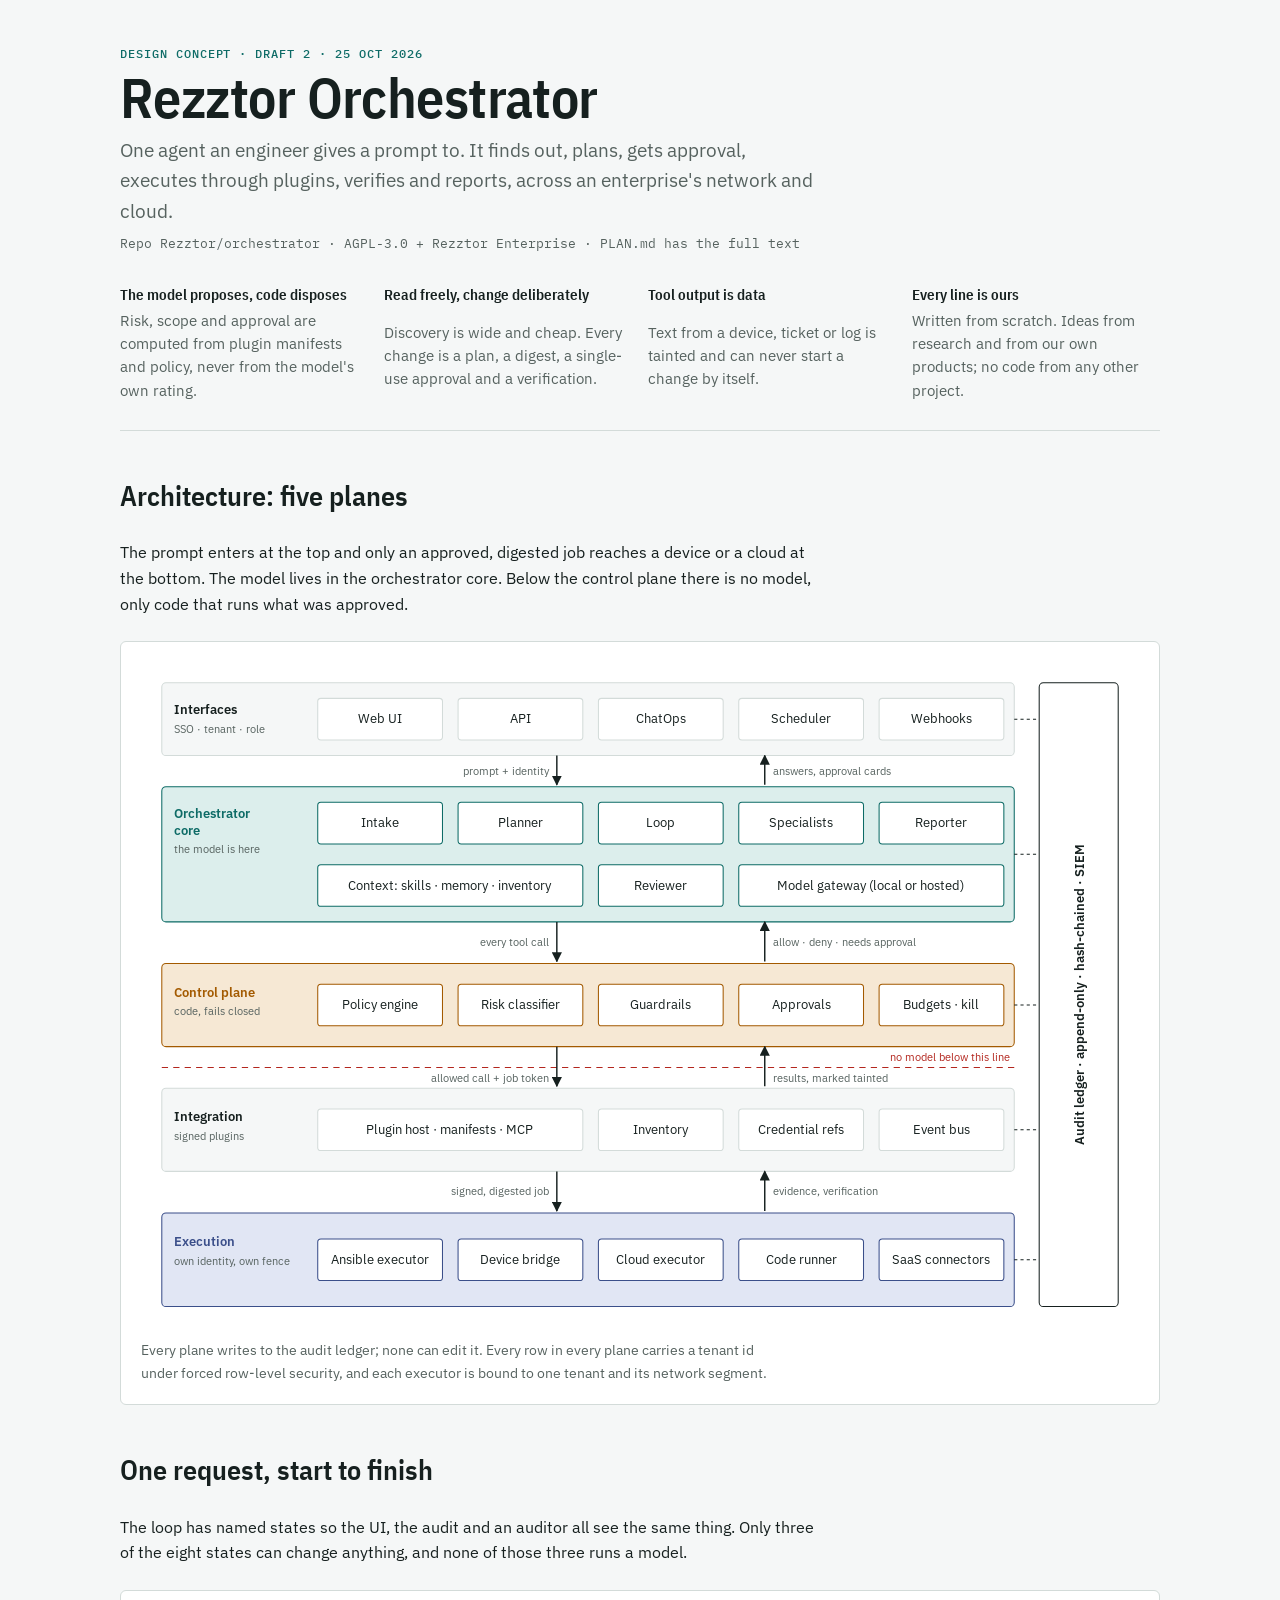
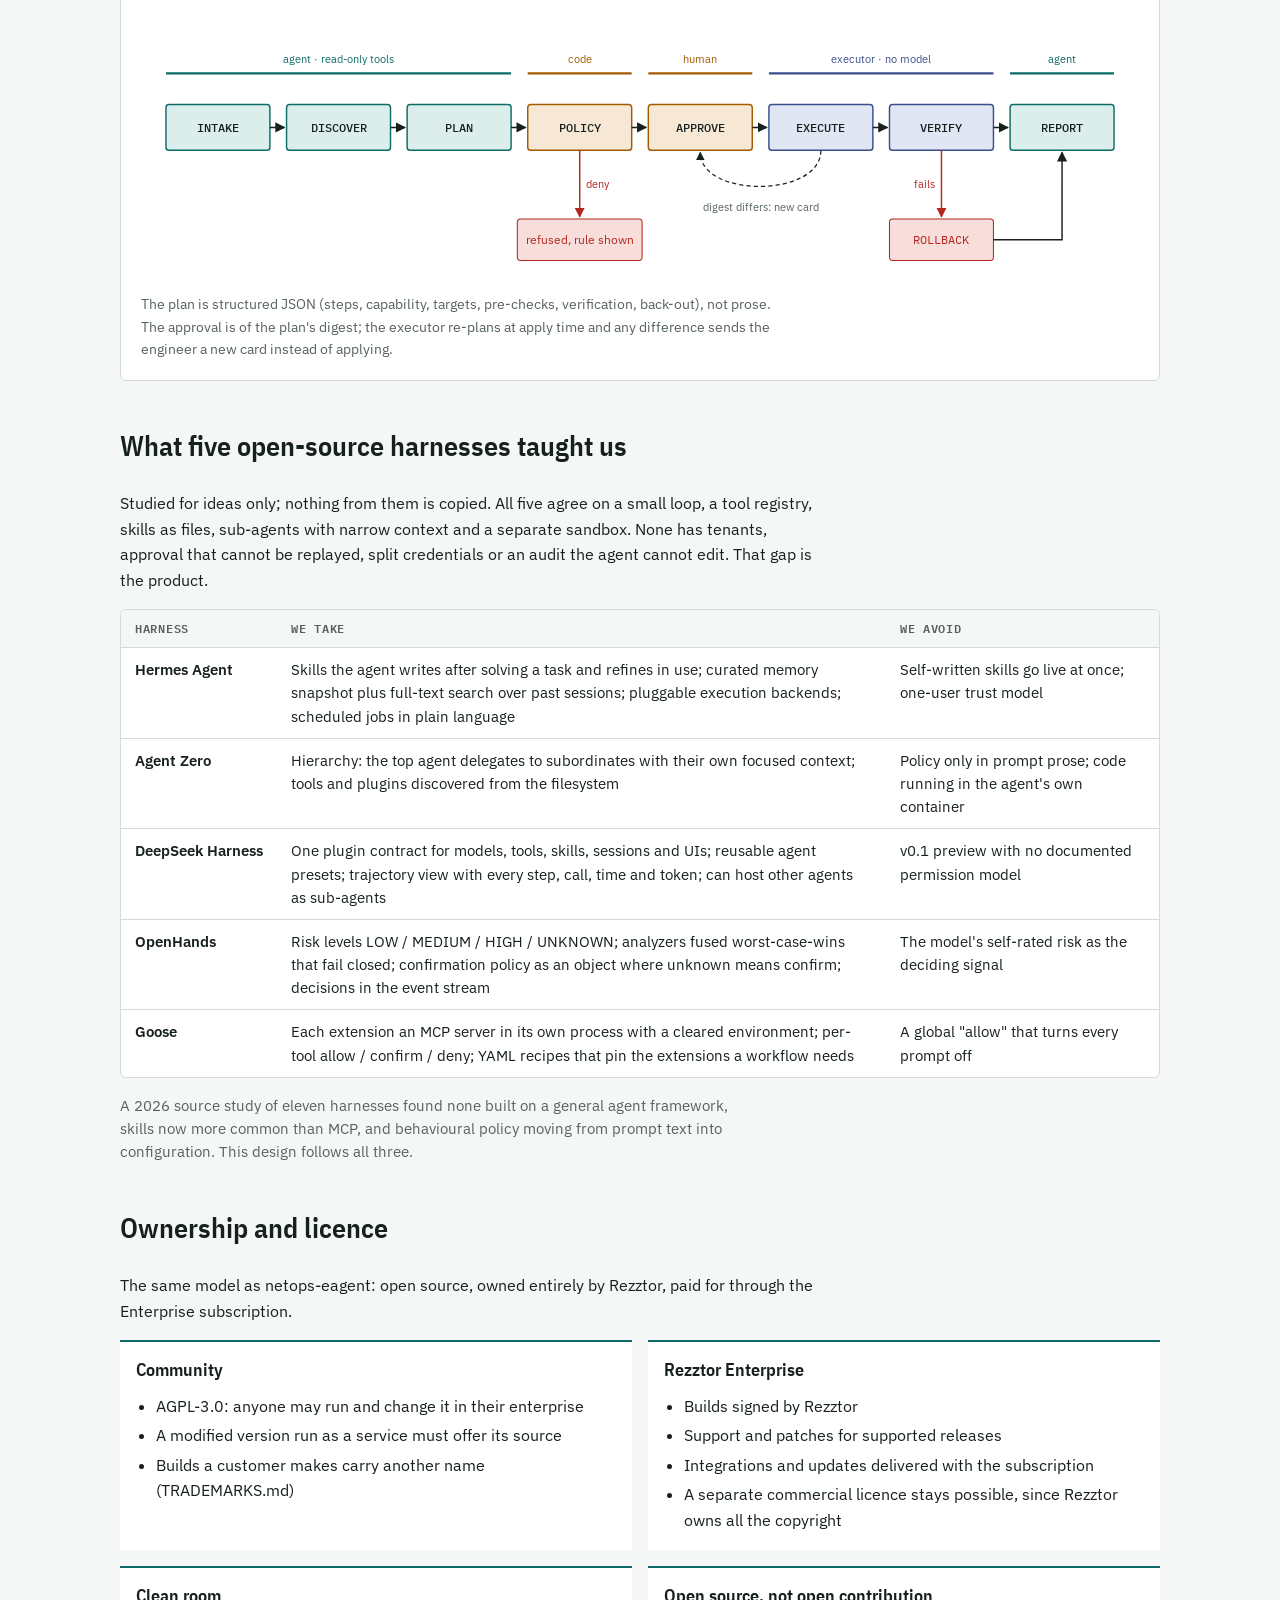
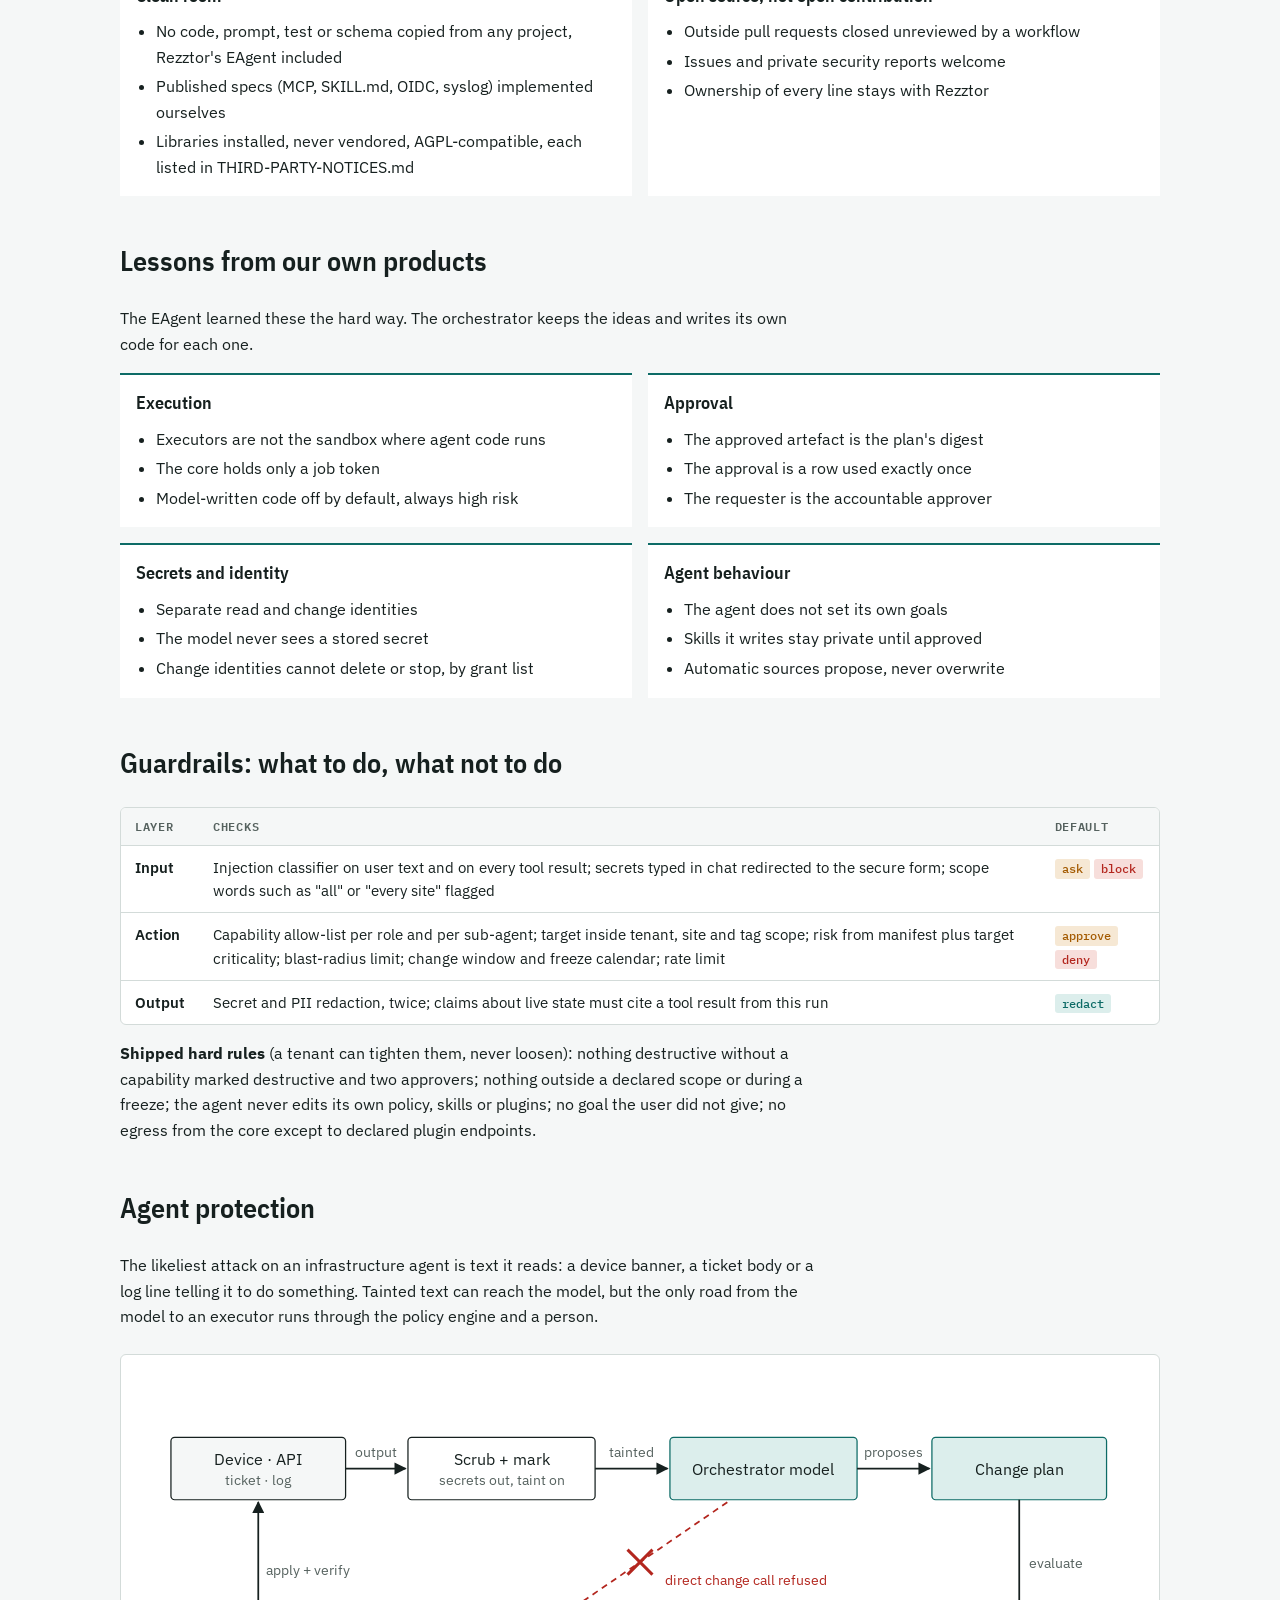
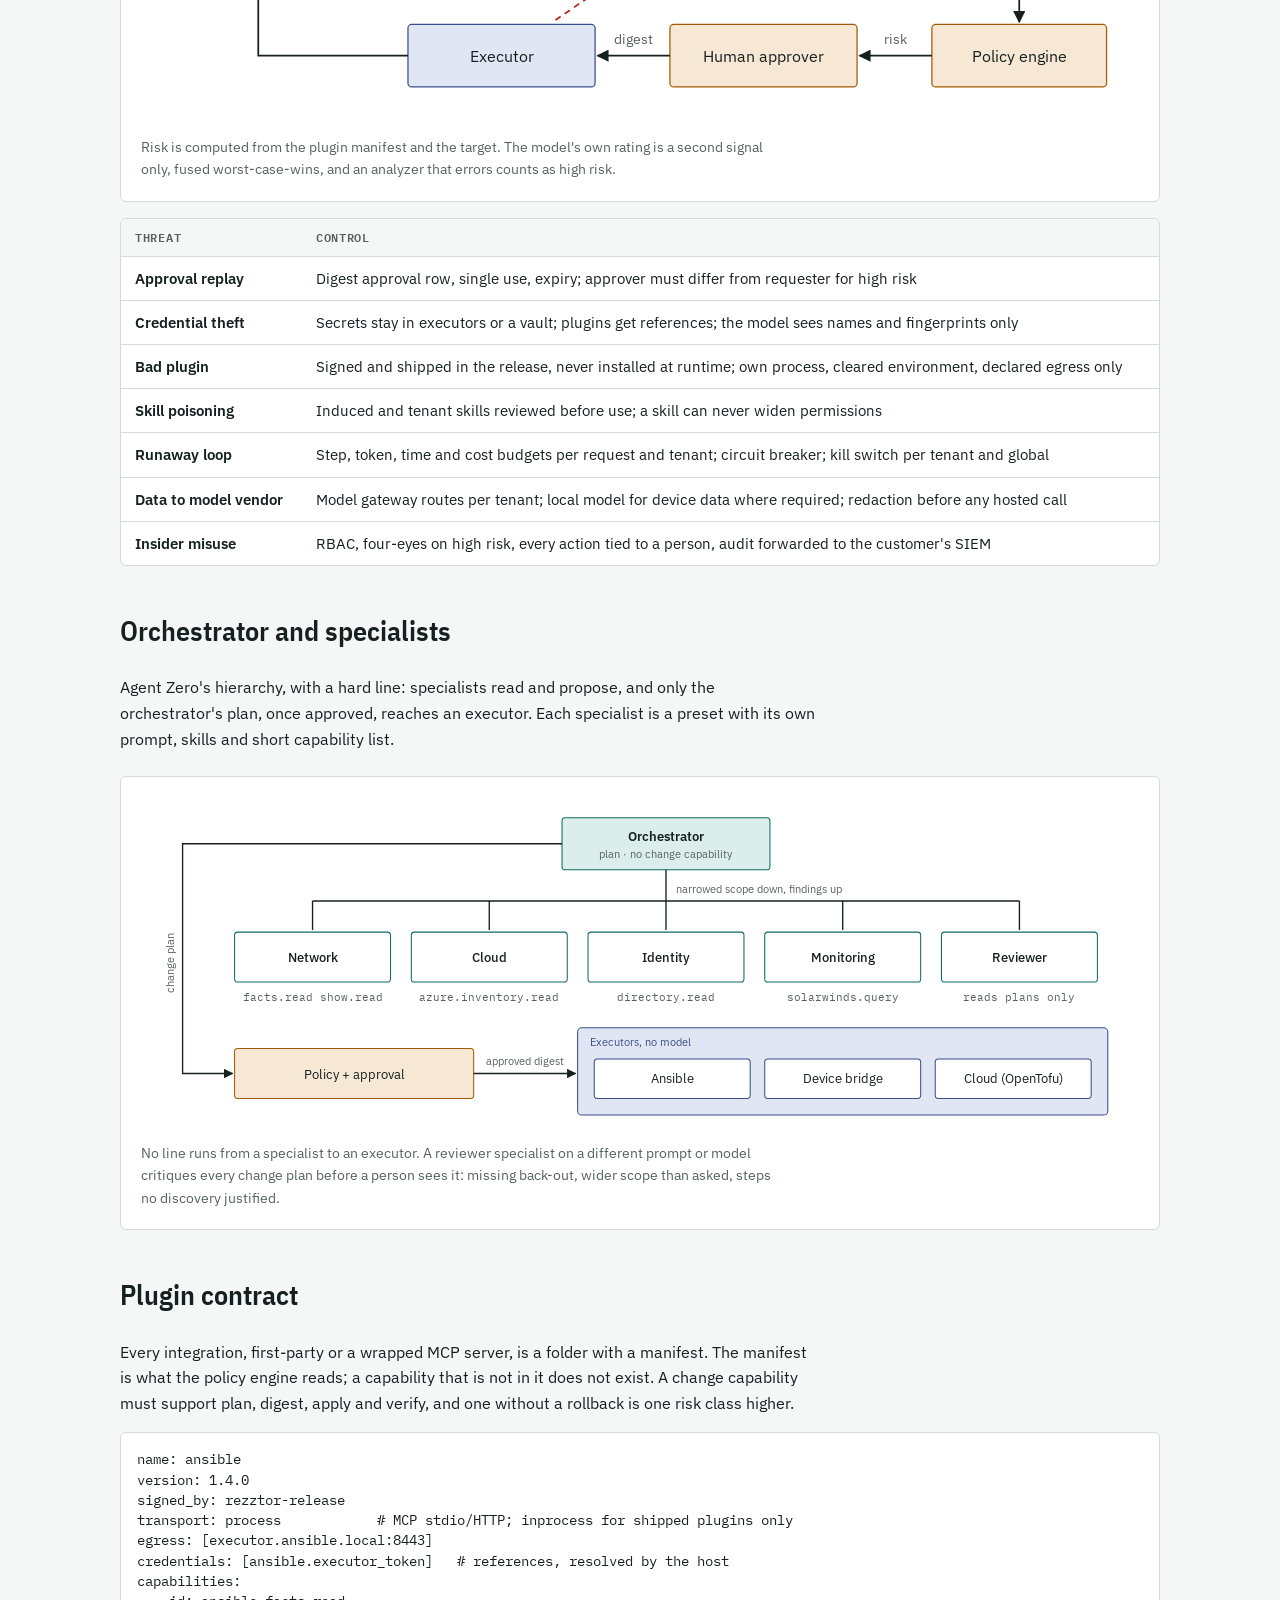
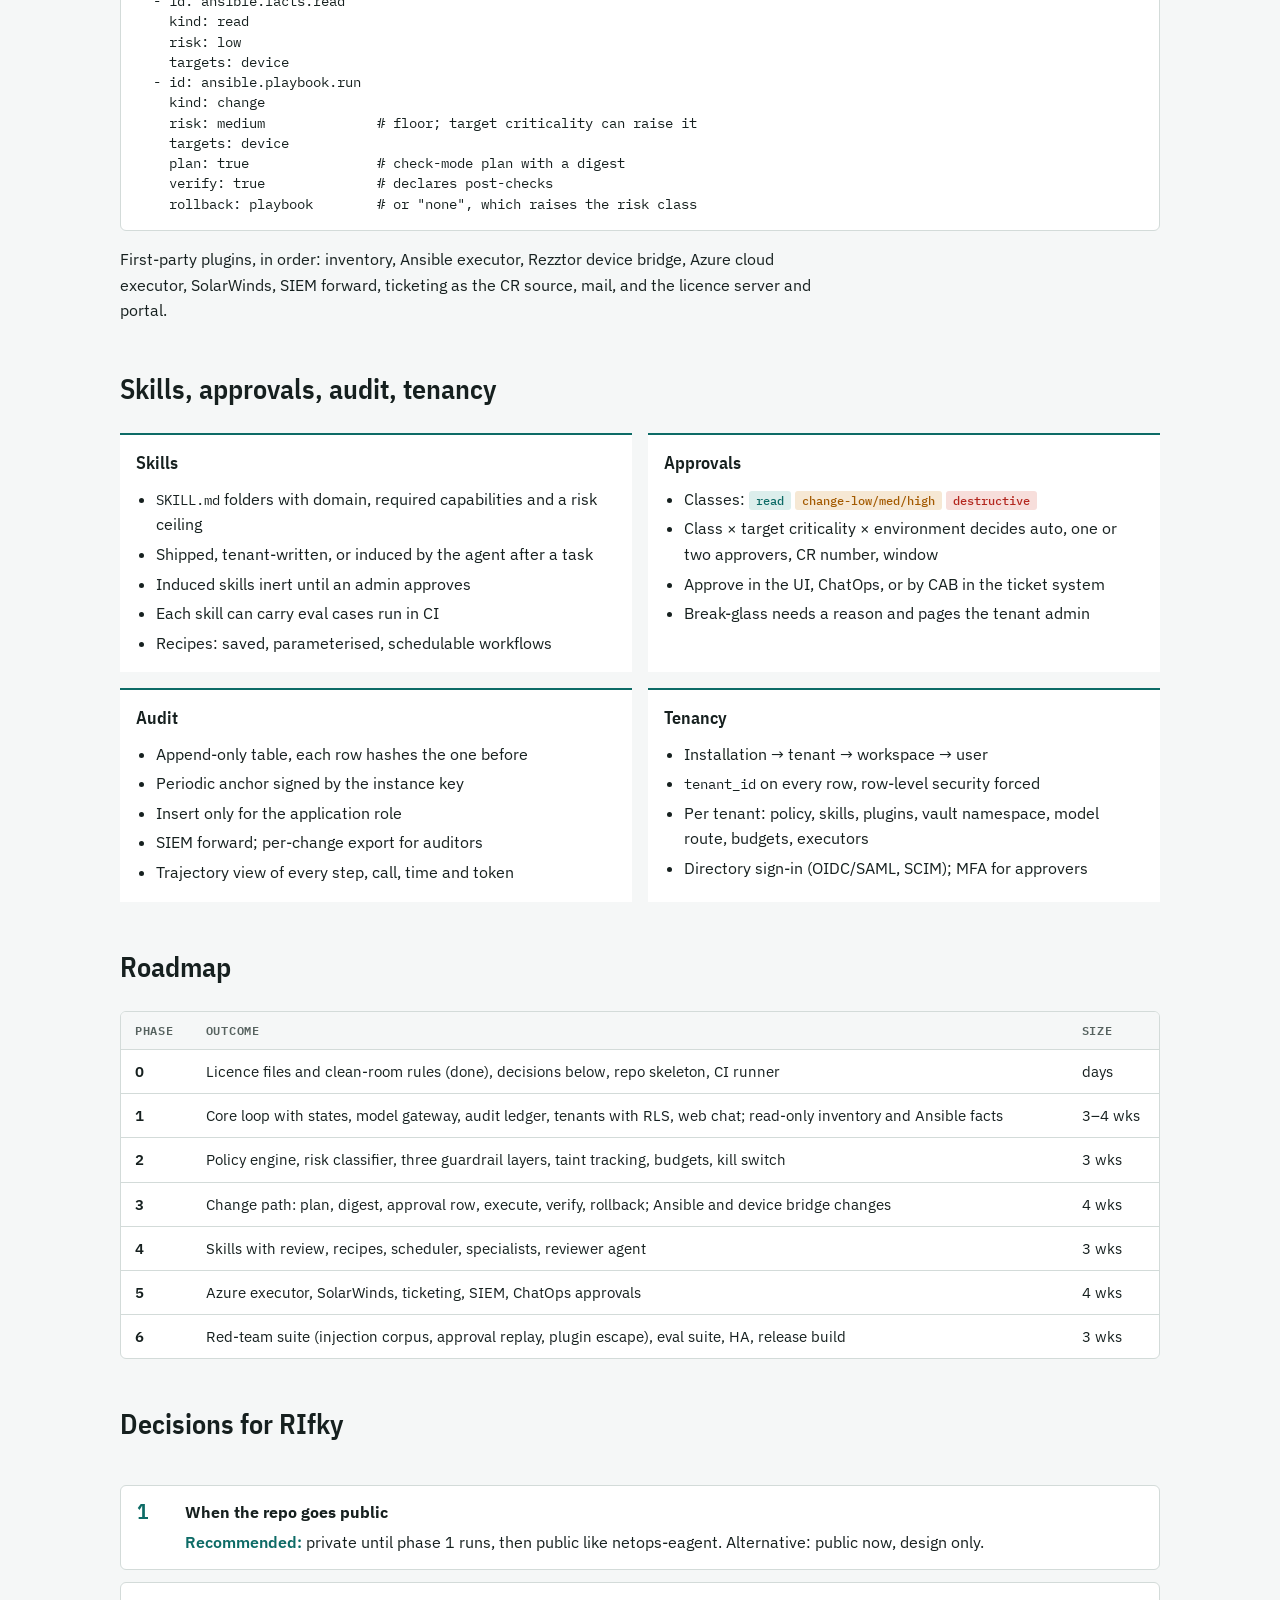
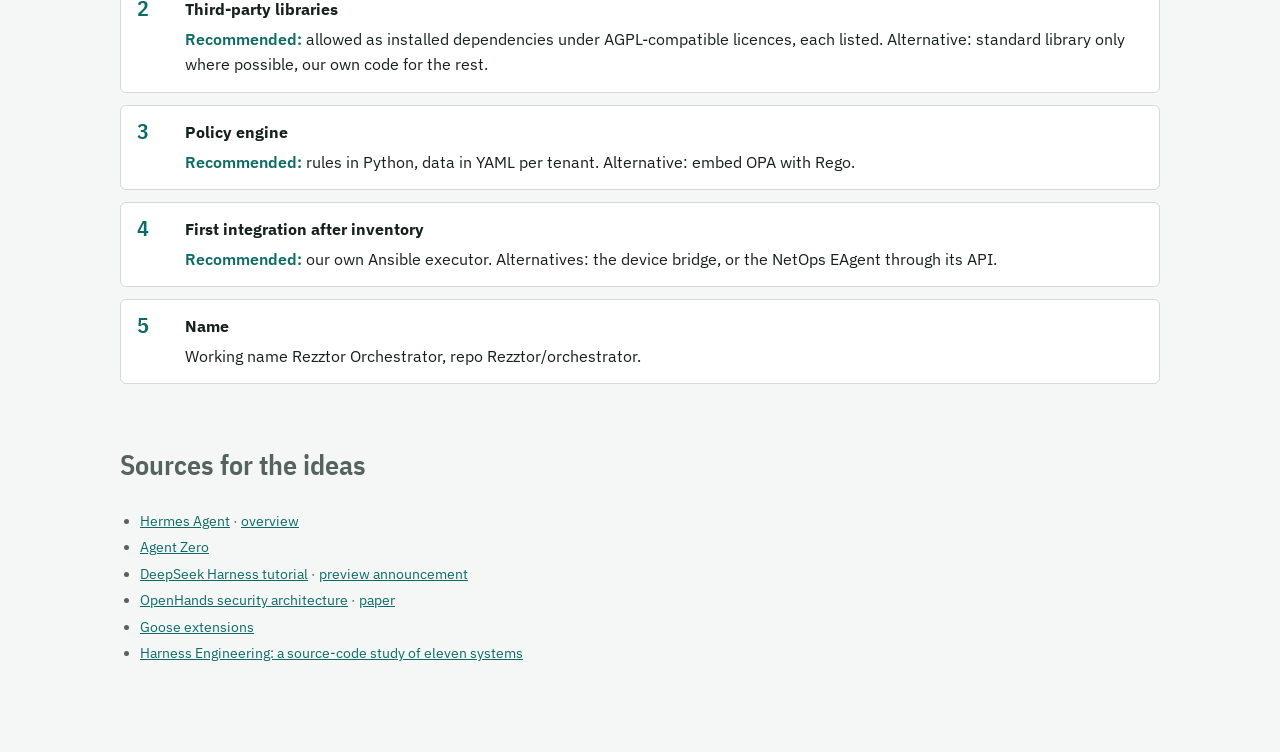
==== commit 9340dbce: "License the orchestrator under the AGPL and keep every line our own The owner's model is netops-eage" ====
--- a/design/index.html
+++ b/design/index.html
@@ -91,15 +91,15 @@
 
 <div class="wrap">
 <header>
-  <div class="eyebrow">Design concept · draft 1 · 25 Oct 2026</div>
+  <div class="eyebrow">Design concept · draft 2 · 25 Oct 2026</div>
   <h1>Rezztor Orchestrator</h1>
   <p class="lede">One agent an engineer gives a prompt to. It finds out, plans, gets approval, executes through plugins, verifies and reports, across an enterprise's network and cloud.</p>
-  <div class="meta">Repo Rezztor/orchestrator · PLAN.md has the full text</div>
+  <div class="meta">Repo Rezztor/orchestrator · AGPL-3.0 + Rezztor Enterprise · PLAN.md has the full text</div>
   <div class="summary">
     <div><b>The model proposes, code disposes</b><span>Risk, scope and approval are computed from plugin manifests and policy, never from the model's own rating.</span></div>
     <div><b>Read freely, change deliberately</b><span>Discovery is wide and cheap. Every change is a plan, a digest, a single-use approval and a verification.</span></div>
     <div><b>Tool output is data</b><span>Text from a device, ticket or log is tainted and can never start a change by itself.</span></div>
-    <div><b>Built on what EAgent proved</b><span>Executors, digest approvals, split credentials, RLS and the guard carry over from 94 ADRs.</span></div>
+    <div><b>Every line is ours</b><span>Written from scratch. Ideas from research and from our own products; no code from any other project.</span></div>
   </div>
 </header>
 
@@ -253,7 +253,7 @@
 
 <section id="research">
   <h2>What five open-source harnesses taught us</h2>
-  <p class="prose">All five agree on a small loop, a tool registry, skills as files, sub-agents with narrow context and a separate sandbox. None has tenants, approval that cannot be replayed, split credentials or an audit the agent cannot edit. That gap is the product.</p>
+  <p class="prose">Studied for ideas only; nothing from them is copied. All five agree on a small loop, a tool registry, skills as files, sub-agents with narrow context and a separate sandbox. None has tenants, approval that cannot be replayed, split credentials or an audit the agent cannot edit. That gap is the product.</p>
   <div class="tablewrap"><table>
     <thead><tr><th>Harness</th><th>We take</th><th>We avoid</th></tr></thead>
     <tbody>
@@ -267,13 +267,25 @@
   <p class="prose" style="color:var(--muted);font-size:14.5px">A 2026 source study of eleven harnesses found none built on a general agent framework, skills now more common than MCP, and behavioural policy moving from prompt text into configuration. This design follows all three.</p>
 </section>
 
-<section id="reuse">
-  <h2>Carried over from EAgent</h2>
+<section id="licence">
+  <h2>Ownership and licence</h2>
+  <p class="prose">The same model as netops-eagent: open source, owned entirely by Rezztor, paid for through the Enterprise subscription.</p>
   <div class="grid">
-    <div><h3>Execution</h3><ul><li>Executors are not the runner (0023, 0030, 0061)</li><li>The application holds only a job token</li><li>Free code off by default, always high risk (0070)</li></ul></div>
-    <div><h3>Approval</h3><ul><li>The approved artefact is a digest (0053, 0062)</li><li>The approval is a row used exactly once (0077)</li><li>The requester is the accountable approver (0039)</li></ul></div>
-    <div><h3>Secrets and identity</h3><ul><li>Separate read and change identities (0063)</li><li>The model never sees a stored secret (0044, 0086)</li><li>Change roles deny delete and stop by grant list (0065)</li></ul></div>
-    <div><h3>Agent behaviour</h3><ul><li>The agent does not set its own goals (0031)</li><li>Induced skills private until approved (0025)</li><li>Automatic sources propose, never overwrite (0040–0043)</li></ul></div>
+    <div><h3>Community</h3><ul><li>AGPL-3.0: anyone may run and change it in their enterprise</li><li>A modified version run as a service must offer its source</li><li>Builds a customer makes carry another name (TRADEMARKS.md)</li></ul></div>
+    <div><h3>Rezztor Enterprise</h3><ul><li>Builds signed by Rezztor</li><li>Support and patches for supported releases</li><li>Integrations and updates delivered with the subscription</li><li>A separate commercial licence stays possible, since Rezztor owns all the copyright</li></ul></div>
+    <div><h3>Clean room</h3><ul><li>No code, prompt, test or schema copied from any project, Rezztor's EAgent included</li><li>Published specs (MCP, SKILL.md, OIDC, syslog) implemented ourselves</li><li>Libraries installed, never vendored, AGPL-compatible, each listed in THIRD-PARTY-NOTICES.md</li></ul></div>
+    <div><h3>Open source, not open contribution</h3><ul><li>Outside pull requests closed unreviewed by a workflow</li><li>Issues and private security reports welcome</li><li>Ownership of every line stays with Rezztor</li></ul></div>
+  </div>
+</section>
+
+<section id="lessons">
+  <h2>Lessons from our own products</h2>
+  <p class="prose">The EAgent learned these the hard way. The orchestrator keeps the ideas and writes its own code for each one.</p>
+  <div class="grid">
+    <div><h3>Execution</h3><ul><li>Executors are not the sandbox where agent code runs</li><li>The core holds only a job token</li><li>Model-written code off by default, always high risk</li></ul></div>
+    <div><h3>Approval</h3><ul><li>The approved artefact is the plan's digest</li><li>The approval is a row used exactly once</li><li>The requester is the accountable approver</li></ul></div>
+    <div><h3>Secrets and identity</h3><ul><li>Separate read and change identities</li><li>The model never sees a stored secret</li><li>Change identities cannot delete or stop, by grant list</li></ul></div>
+    <div><h3>Agent behaviour</h3><ul><li>The agent does not set its own goals</li><li>Skills it writes stay private until approved</li><li>Automatic sources propose, never overwrite</li></ul></div>
   </div>
 </section>
 
@@ -418,7 +430,7 @@
   <div class="tablewrap"><table>
     <thead><tr><th>Phase</th><th>Outcome</th><th>Size</th></tr></thead>
     <tbody>
-      <tr><td>0</td><td>Decisions below, repo skeleton, CI runner, decision records folder</td><td>days</td></tr>
+      <tr><td>0</td><td>Licence files and clean-room rules (done), decisions below, repo skeleton, CI runner</td><td>days</td></tr>
       <tr><td>1</td><td>Core loop with states, model gateway, audit ledger, tenants with RLS, web chat; read-only inventory and Ansible facts</td><td>3–4 wks</td></tr>
       <tr><td>2</td><td>Policy engine, risk classifier, three guardrail layers, taint tracking, budgets, kill switch</td><td>3 wks</td></tr>
       <tr><td>3</td><td>Change path: plan, digest, approval row, execute, verify, rollback; Ansible and device bridge changes</td><td>4 wks</td></tr>
@@ -432,15 +444,16 @@
 <section id="decisions">
   <h2>Decisions for RIfky</h2>
   <ol class="decisions">
-    <li><div><b>Build approach</b><span><span class="rec">Recommended:</span> a new core in this repo on the EAgent stack (Python 3.12), reusing its approval, change, scrub and RLS modules; EAgent's Ansible and Azure executors become the first plugins. Alternatives: grow EAgent itself, or start from the OpenHands SDK or Hermes and add the enterprise layer.</span></div></li>
-    <li><div><b>Policy engine</b><span><span class="rec">Recommended for v1:</span> rules in Python, data in YAML per tenant. Alternative: embed OPA with Rego.</span></div></li>
-    <li><div><b>First integration after inventory</b><span><span class="rec">Recommended:</span> the Ansible executor, which already exists. Alternatives: the device bridge, or Azure.</span></div></li>
+    <li><div><b>When the repo goes public</b><span><span class="rec">Recommended:</span> private until phase 1 runs, then public like netops-eagent. Alternative: public now, design only.</span></div></li>
+    <li><div><b>Third-party libraries</b><span><span class="rec">Recommended:</span> allowed as installed dependencies under AGPL-compatible licences, each listed. Alternative: standard library only where possible, our own code for the rest.</span></div></li>
+    <li><div><b>Policy engine</b><span><span class="rec">Recommended:</span> rules in Python, data in YAML per tenant. Alternative: embed OPA with Rego.</span></div></li>
+    <li><div><b>First integration after inventory</b><span><span class="rec">Recommended:</span> our own Ansible executor. Alternatives: the device bridge, or the NetOps EAgent through its API.</span></div></li>
     <li><div><b>Name</b><span>Working name Rezztor Orchestrator, repo Rezztor/orchestrator.</span></div></li>
   </ol>
 </section>
 
 <section id="sources" class="sources">
-  <h2>Sources</h2>
+  <h2>Sources for the ideas</h2>
   <ul>
     <li><a href="https://github.com/NousResearch/hermes-agent">Hermes Agent</a> · <a href="https://agentic-ai.readthedocs.io/en/latest/AgentPlatforms/hermes-agent/">overview</a></li>
     <li><a href="https://github.com/agent0ai/agent-zero">Agent Zero</a></li>
@@ -448,8 +461,7 @@
     <li><a href="https://docs.openhands.dev/sdk/arch/security">OpenHands security architecture</a> · <a href="https://arxiv.org/pdf/2407.16741">paper</a></li>
     <li><a href="https://mintlify.wiki/block/goose/concepts/extensions">Goose extensions</a></li>
     <li><a href="https://arxiv.org/abs/2609.00006">Harness Engineering: a source-code study of eleven systems</a></li>
-    <li>EAgent decision records, Rezztor/eagent-netops-final, docs/internal/decisions</li>
-  </ul>
+      </ul>
 </section>
 </div>
 </body>
